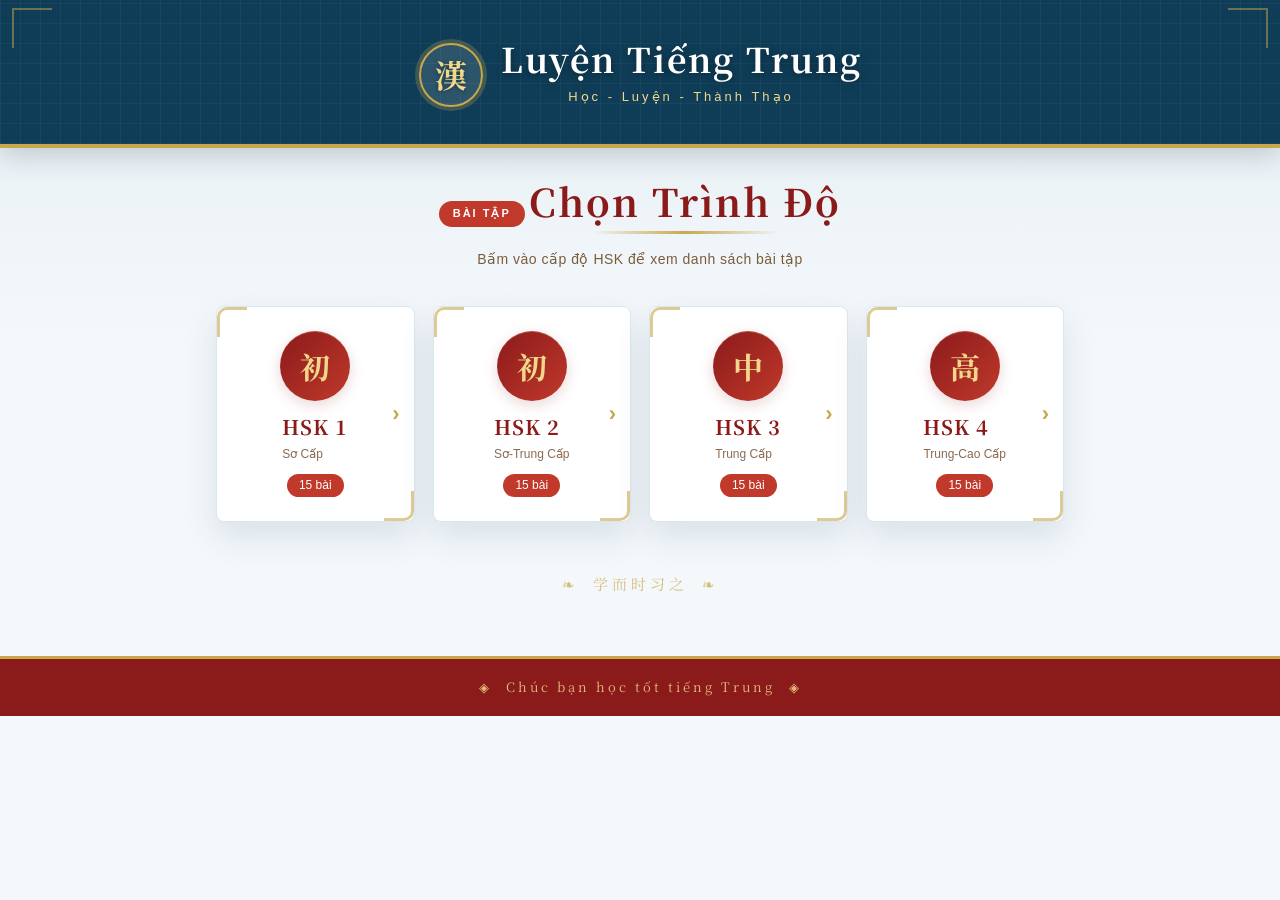
==== index.html @ 91657a98 "Update index.html" ====
<!DOCTYPE html>
<html lang="vi">
<head>
  <meta charset="UTF-8" />
  <meta name="viewport" content="width=device-width, initial-scale=1.0" />
  <title>Luyện Tiếng Trung - HSK 1-4</title>
  <link rel="stylesheet" href="style.css?v=4" />
</head>
<body>
  <header class="site-header">
    <div class="header-inner">
      <div class="logo-seal"><span class="hanzi-logo">漢</span></div>
      <div class="header-text">
        <h1 class="site-title">Luyện Tiếng Trung</h1>
        <p class="site-subtitle">Học - Luyện - Thành Thạo</p>
      </div>
    </div>
    <div class="corner-ornament top-left"></div>
    <div class="corner-ornament top-right"></div>
  </header>
  <main class="site-main">
    <section id="screen-home" class="screen active">
      <div class="section-title-wrap">
        <span class="section-badge">Bài Tập</span>
        <h2 class="section-title">Chọn Trình Độ</h2>
        <p class="section-desc">Bấm vào cấp độ HSK để xem danh sách bài tập</p>
      </div>
      <div class="level-grid">
        <div class="level-card" data-level="1">
          <div class="level-icon"><span class="level-hanzi">初</span></div>
          <div class="level-info"><span class="level-label">HSK 1</span><span class="level-sublabel">Sơ Cấp</span></div>
          <div class="level-count">15 bài</div><div class="card-arrow">›</div>
        </div>
        <div class="level-card" data-level="2">
          <div class="level-icon"><span class="level-hanzi">初</span></div>
          <div class="level-info"><span class="level-label">HSK 2</span><span class="level-sublabel">Sơ-Trung Cấp</span></div>
          <div class="level-count">15 bài</div><div class="card-arrow">›</div>
        </div>
        <div class="level-card" data-level="3">
          <div class="level-icon"><span class="level-hanzi">中</span></div>
          <div class="level-info"><span class="level-label">HSK 3</span><span class="level-sublabel">Trung Cấp</span></div>
          <div class="level-count">15 bài</div><div class="card-arrow">›</div>
        </div>
        <div class="level-card" data-level="4">
          <div class="level-icon"><span class="level-hanzi">高</span></div>
          <div class="level-info"><span class="level-label">HSK 4</span><span class="level-sublabel">Trung-Cao Cấp</span></div>
          <div class="level-count">15 bài</div><div class="card-arrow">›</div>
        </div>
      </div>
      <div class="home-ornament"><span>❧</span><span>学而时习之</span><span>❧</span></div>
    </section>
    <section id="screen-list" class="screen">
      <div class="screen-header">
        <button class="btn-back" id="btn-back-home">← Quay lại danh sách trình độ</button>
        <h2 class="screen-title" id="list-title">HSK 1</h2>
      </div>
      <div class="lesson-grid" id="lesson-grid"></div>
    </section>
    <section id="screen-lesson" class="screen">
      <div class="screen-header">
        <button class="btn-back" id="btn-back-list">← Quay lại danh sách bài</button>
        <h2 class="screen-title" id="lesson-title">HSK 1 - Bài 1</h2>
      </div>
      <div class="lesson-body" id="lesson-body"></div>
    </section>
  </main>
  <footer class="site-footer">
    <div class="footer-ornament"><span>◈</span><span>Chúc bạn học tốt tiếng Trung</span><span>◈</span></div>
  </footer>
  <script src="script.js?v=4"></script>
</body>
</html>
---- style.css ----
/* ==========================================================
   STYLE.CSS – Giao diện Trung Hoa cho trang luyện tiếng Trung
   Màu chủ đạo: đỏ truyền thống + vàng + nền kem/ngà
   ========================================================== */

@import url('https://fonts.googleapis.com/css2?family=Noto+Serif+SC:wght@400;600;700&family=Noto+Sans+SC:wght@300;400;500;700&display=swap');

:root {
  --red-deep:    #8B1A1A;
  --red-main:    #C0392B;
  --red-bright:  #E74C3C;
  --red-light:   #F5D5D0;
  --gold:        #C9A84C;
  --gold-light:  #F0D78B;
  --ivory:       #FDF6EC;
  --ivory-dark:  #F3E8D0;
  --brown:       #5A3A1A;
  --ink:         #2C1A0E;
  --shadow:      rgba(139,26,26,0.18);
  --shadow-gold: rgba(201,168,76,0.3);
}

*, *::before, *::after { box-sizing: border-box; margin: 0; padding: 0; }
html { scroll-behavior: smooth; }

body {
  font-family: 'Noto Sans SC', 'Segoe UI', sans-serif;
  background-color: var(--ivory);
  color: var(--brown);
  min-height: 100vh;
  background-image: radial-gradient(circle, rgba(201,168,76,0.08) 1px, transparent 1px);
  background-size: 28px 28px;
}

.site-header {
  position: relative;
  background: linear-gradient(135deg, var(--red-deep) 0%, var(--red-main) 60%, #7B1111 100%);
  color: #fff;
  padding: 28px 24px 22px;
  text-align: center;
  overflow: hidden;
  border-bottom: 4px solid var(--gold);
  box-shadow: 0 4px 18px var(--shadow);
}
.site-header::before {
  content: '';
  position: absolute;
  inset: 0;
  background-image:
    repeating-linear-gradient(0deg, rgba(255,255,255,0.04) 0, rgba(255,255,255,0.04) 1px, transparent 1px, transparent 20px),
    repeating-linear-gradient(90deg, rgba(255,255,255,0.04) 0, rgba(255,255,255,0.04) 1px, transparent 1px, transparent 20px);
  pointer-events: none;
}
.header-inner {
  position: relative; z-index: 1;
  display: flex; align-items: center; justify-content: center; gap: 18px;
}
.logo-seal {
  width: 64px; height: 64px; border-radius: 50%;
  background: rgba(255,255,255,0.12);
  border: 2px solid var(--gold);
  display: flex; align-items: center; justify-content: center; flex-shrink: 0;
  box-shadow: 0 0 0 4px rgba(201,168,76,0.25);
}
.hanzi-logo {
  font-family: 'Noto Serif SC', serif;
  font-size: 32px; font-weight: 700;
  color: var(--gold-light);
  text-shadow: 0 1px 4px rgba(0,0,0,0.4);
}
.site-title {
  font-family: 'Noto Serif SC', serif;
  font-size: clamp(22px, 5vw, 34px);
  font-weight: 700; color: #fff;
  letter-spacing: 2px;
  text-shadow: 0 2px 8px rgba(0,0,0,0.4);
}
.site-subtitle {
  font-size: 13px; color: var(--gold-light);
  letter-spacing: 3px; margin-top: 4px; font-weight: 300;
}
.corner-ornament {
  position: absolute; top: 8px;
  width: 40px; height: 40px;
  border: 2px solid rgba(201,168,76,0.5);
  pointer-events: none;
}
.corner-ornament.top-left  { left: 12px;  border-right: none; border-bottom: none; }
.corner-ornament.top-right { right: 12px; border-left: none;  border-bottom: none; }

.site-main { max-width: 880px; margin: 0 auto; padding: 32px 16px 60px; }

.screen { display: none; animation: fadeIn 0.35s ease; }
.screen.active { display: block; }

@keyframes fadeIn {
  from { opacity: 0; transform: translateY(14px); }
  to   { opacity: 1; transform: translateY(0); }
}

.section-title-wrap { text-align: center; margin-bottom: 36px; }
.section-badge {
  display: inline-block; background: var(--red-main); color: #fff;
  font-size: 11px; font-weight: 700; letter-spacing: 2px; text-transform: uppercase;
  padding: 4px 14px; border-radius: 20px; margin-bottom: 10px;
}
.section-title {
  font-family: 'Noto Serif SC', serif;
  font-size: clamp(24px, 5vw, 38px);
  color: var(--red-deep); letter-spacing: 2px; margin-bottom: 8px;
  position: relative; display: inline-block;
}
.section-title::after {
  content: ''; display: block; width: 60%; height: 3px;
  background: linear-gradient(to right, transparent, var(--gold), transparent);
  margin: 8px auto 0; border-radius: 2px;
}
.section-desc { color: #7A5C3A; font-size: 14px; margin-top: 6px; letter-spacing: 0.5px; }

.level-grid {
  display: grid;
  grid-template-columns: repeat(auto-fit, minmax(180px, 1fr));
  gap: 20px;
}
.level-card {
  position: relative; background: var(--ivory-dark);
  border: 1.5px solid var(--gold); border-radius: 12px;
  padding: 24px 20px 20px; cursor: pointer;
  transition: transform 0.22s, box-shadow 0.22s, background 0.22s;
  overflow: hidden; display: flex; flex-direction: column;
  align-items: center; gap: 10px; text-align: center;
}
.level-card::before {
  content: ''; position: absolute; top: 0; left: 0;
  width: 30px; height: 30px;
  border-top: 3px solid var(--gold); border-left: 3px solid var(--gold);
  border-radius: 10px 0 0 0; opacity: 0.6;
}
.level-card::after {
  content: ''; position: absolute; bottom: 0; right: 0;
  width: 30px; height: 30px;
  border-bottom: 3px solid var(--gold); border-right: 3px solid var(--gold);
  border-radius: 0 0 10px 0; opacity: 0.6;
}
.level-card:hover, .level-card:focus {
  transform: translateY(-5px);
  box-shadow: 0 10px 28px var(--shadow), 0 0 0 2px var(--red-main);
  background: #FFF5EC; outline: none;
}
.level-icon {
  width: 70px; height: 70px; border-radius: 50%;
  background: linear-gradient(135deg, var(--red-deep), var(--red-main));
  display: flex; align-items: center; justify-content: center;
  box-shadow: 0 4px 14px var(--shadow), inset 0 1px 0 rgba(255,255,255,0.2);
}
.level-hanzi {
  font-family: 'Noto Serif SC', serif;
  font-size: 30px; color: var(--gold-light); font-weight: 700;
}
.level-label {
  display: block; font-size: 20px; font-weight: 700;
  color: var(--red-deep); font-family: 'Noto Serif SC', serif; letter-spacing: 1px;
}
.level-sublabel { display: block; font-size: 12px; color: #8A6A50; margin-top: 2px; }
.level-count {
  font-size: 12px; color: #fff; background: var(--red-main);
  padding: 2px 12px; border-radius: 20px; font-weight: 500;
}
.card-arrow {
  position: absolute; right: 14px; top: 50%; transform: translateY(-50%);
  font-size: 22px; color: var(--gold); font-weight: 700; transition: right 0.2s;
}
.level-card:hover .card-arrow { right: 10px; }
.home-ornament {
  text-align: center; margin-top: 50px; color: var(--gold);
  font-size: 15px; letter-spacing: 4px;
  font-family: 'Noto Serif SC', serif;
  display: flex; align-items: center; justify-content: center; gap: 14px; opacity: 0.7;
}

.screen-header {
  margin-bottom: 28px; border-bottom: 2px solid var(--gold);
  padding-bottom: 16px; display: flex; flex-direction: column; gap: 10px;
}
.btn-back {
  background: none; border: 1.5px solid var(--red-main); color: var(--red-main);
  font-size: 13px; font-family: 'Noto Sans SC', sans-serif;
  padding: 7px 18px; border-radius: 8px; cursor: pointer;
  display: inline-flex; align-items: center; gap: 6px;
  transition: background 0.18s, color 0.18s; width: fit-content; font-weight: 500;
}
.btn-back:hover { background: var(--red-main); color: #fff; }
.screen-title {
  font-family: 'Noto Serif SC', serif;
  font-size: clamp(20px, 5vw, 32px); color: var(--red-deep); letter-spacing: 1px;
}

.lesson-grid {
  display: grid;
  grid-template-columns: repeat(auto-fill, minmax(140px, 1fr));
  gap: 14px;
}
.lesson-card {
  background: var(--ivory-dark); border: 1.5px solid rgba(201,168,76,0.5);
  border-radius: 10px; padding: 18px 12px; text-align: center;
  cursor: pointer; transition: transform 0.2s, box-shadow 0.2s, border-color 0.2s;
  position: relative; overflow: hidden;
}
.lesson-card::before {
  content: ''; position: absolute; top: 0; left: 0; right: 0; height: 3px;
  background: linear-gradient(to right, var(--red-deep), var(--gold), var(--red-deep));
  opacity: 0; transition: opacity 0.2s;
}
.lesson-card:hover::before { opacity: 1; }
.lesson-card:hover {
  transform: translateY(-4px); box-shadow: 0 8px 22px var(--shadow);
  border-color: var(--red-main);
}
.lesson-number {
  font-size: 22px; font-weight: 700; color: var(--red-main);
  font-family: 'Noto Serif SC', serif; display: block;
}
.lesson-label { font-size: 12px; color: #8A6A50; margin-top: 4px; display: block; }

.lesson-body {
  background: #fff; border: 1.5px solid rgba(201,168,76,0.4);
  border-radius: 14px; padding: 32px 28px;
  box-shadow: 0 4px 20px var(--shadow);
  border-left: 5px solid var(--red-main);
  min-height: 300px; line-height: 1.9;
}
.lesson-body h2 {
  font-family: 'Noto Serif SC', serif; color: var(--red-deep);
  font-size: 22px; margin-bottom: 16px; padding-bottom: 10px;
  border-bottom: 1px solid var(--gold-light);
}
.lesson-body h3 { color: var(--red-main); font-size: 17px; margin: 20px 0 8px; }
.lesson-body p { color: var(--brown); font-size: 15px; margin-bottom: 12px; }
.lesson-body ul, .lesson-body ol { padding-left: 22px; margin-bottom: 12px; }
.lesson-body li { color: var(--brown); font-size: 15px; margin-bottom: 6px; }
.lesson-body table { width: 100%; border-collapse: collapse; margin: 16px 0; font-size: 14px; }
.lesson-body th { background: var(--red-deep); color: #fff; padding: 9px 12px; text-align: left; }
.lesson-body td { padding: 8px 12px; border-bottom: 1px solid var(--ivory-dark); }
.lesson-body tr:nth-child(even) td { background: var(--ivory); }

.placeholder-block {
  display: flex; flex-direction: column; align-items: center; justify-content: center;
  padding: 48px 24px; gap: 16px; color: #B09070; text-align: center;
}
.placeholder-hanzi {
  font-family: 'Noto Serif SC', serif; font-size: 56px;
  color: rgba(192, 57, 43, 0.15); font-weight: 700;
}
.placeholder-text { font-size: 14px; line-height: 1.7; }
.placeholder-hint {
  font-size: 12px; background: var(--ivory);
  border: 1px dashed var(--gold); padding: 8px 16px;
  border-radius: 8px; color: #9A7A5A;
}

.site-footer { background: var(--red-deep); border-top: 3px solid var(--gold); padding: 18px 16px; text-align: center; }
.footer-ornament {
  color: var(--gold-light); font-size: 13px; letter-spacing: 3px;
  font-family: 'Noto Serif SC', serif;
  display: flex; align-items: center; justify-content: center; gap: 14px; opacity: 0.85;
}

@media (max-width: 680px) {
  .header-inner { flex-direction: column; gap: 10px; }
  .logo-seal { width: 52px; height: 52px; }
  .hanzi-logo { font-size: 26px; }
  .level-grid { grid-template-columns: 1fr 1fr; }
  .lesson-grid { grid-template-columns: repeat(3, 1fr); }
  .lesson-body { padding: 22px 18px; }
}
@media (max-width: 400px) {
  .level-grid { grid-template-columns: 1fr; }
  .lesson-grid { grid-template-columns: repeat(2, 1fr); }
  .lesson-body { padding: 18px 14px; border-left-width: 3px; }
  .card-arrow { display: none; }
}:root {
  --primary-color: #0f3d57;
  --secondary-color: #176b87;
  --background-color: #f4f8fb;
  --card-color: #ffffff;
  --text-color: #18313f;
  --accent-color: #f2b84b;
  --muted-color: #647888;
  --border-color: #dbe7ee;
  --shadow-color: rgba(15, 61, 87, 0.12);
}

* {
  box-sizing: border-box;
}

html {
  scroll-behavior: smooth;
}

body {
  margin: 0;
  min-height: 100vh;
  color: var(--text-color);
  background:
    linear-gradient(180deg, rgba(23, 107, 135, 0.08), transparent 340px),
    var(--background-color);
  font-family: Arial, "Helvetica Neue", sans-serif;
  line-height: 1.6;
}

button,
a {
  font: inherit;
}

.site-header {
  position: sticky;
  top: 0;
  z-index: 10;
  background: var(--primary-color);
  color: #fff;
  box-shadow: 0 8px 24px rgba(7, 34, 49, 0.18);
}

.header-inner {
  width: min(1120px, calc(100% - 32px));
  margin: 0 auto;
  padding: 14px 0;
}

.brand {
  display: inline-flex;
  align-items: center;
  gap: 12px;
  color: inherit;
  text-decoration: none;
}

.brand-mark {
  display: grid;
  width: 44px;
  height: 44px;
  place-items: center;
  border-radius: 8px;
  background: var(--accent-color);
  color: var(--primary-color);
  font-size: 24px;
  font-weight: 800;
}

.brand strong,
.brand small {
  display: block;
}

.brand strong {
  font-size: 20px;
  line-height: 1.15;
}

.brand small {
  margin-top: 2px;
  color: rgba(255, 255, 255, 0.78);
  font-size: 13px;
}

.page-shell {
  width: min(1120px, calc(100% - 32px));
  margin: 0 auto;
  padding: 36px 0 64px;
}

.intro-section {
  display: grid;
  align-items: end;
  min-height: 190px;
  padding: 34px 0 24px;
}

.eyebrow {
  margin: 0 0 8px;
  color: var(--secondary-color);
  font-size: 13px;
  font-weight: 800;
  letter-spacing: 0;
  text-transform: uppercase;
}

h1,
h2,
h3,
p {
  margin-top: 0;
}

h1 {
  margin-bottom: 12px;
  color: var(--primary-color);
  font-size: 72px;
  line-height: 0.98;
}

h2 {
  margin-bottom: 8px;
  color: var(--primary-color);
  font-size: 38px;
  line-height: 1.12;
}

h3 {
  margin-bottom: 8px;
  font-size: 22px;
  line-height: 1.2;
}

.intro-text,
.section-note {
  max-width: 680px;
  color: var(--muted-color);
}

.intro-text {
  margin-bottom: 0;
  font-size: 18px;
}

.view-section {
  margin-top: 26px;
}

.section-heading {
  display: flex;
  align-items: end;
  justify-content: space-between;
  gap: 20px;
  margin-bottom: 18px;
}

.section-note {
  margin-bottom: 8px;
  text-align: right;
}

.level-grid {
  display: grid;
  grid-template-columns: repeat(4, minmax(0, 1fr));
  gap: 18px;
}

.level-card,
.lesson-button,
.ghost-button {
  border: 1px solid var(--border-color);
  cursor: pointer;
  transition: transform 180ms ease, box-shadow 180ms ease, border-color 180ms ease, background 180ms ease;
}

.level-card {
  min-height: 190px;
  padding: 24px;
  border-radius: 8px;
  background: var(--card-color);
  color: var(--text-color);
  text-align: left;
  box-shadow: 0 14px 34px var(--shadow-color);
}

.level-card:hover,
.lesson-button:hover,
.ghost-button:hover {
  transform: translateY(-3px);
  border-color: rgba(23, 107, 135, 0.45);
  box-shadow: 0 18px 38px var(--shadow-color);
}

.level-number {
  display: inline-flex;
  align-items: center;
  justify-content: center;
  width: 42px;
  height: 42px;
  margin-bottom: 22px;
  border-radius: 8px;
  background: rgba(242, 184, 75, 0.22);
  color: var(--primary-color);
  font-weight: 800;
}

.level-card p {
  margin-bottom: 0;
  color: var(--muted-color);
}

.lesson-grid {
  display: grid;
  grid-template-columns: repeat(5, minmax(0, 1fr));
  gap: 12px;
}

.lesson-button {
  min-height: 68px;
  padding: 14px 16px;
  border-radius: 8px;
  background: var(--card-color);
  color: var(--text-color);
  font-weight: 700;
  text-align: left;
}

.lesson-button span {
  display: block;
  margin-top: 2px;
  color: var(--muted-color);
  font-size: 13px;
  font-weight: 400;
}

.button-row {
  display: flex;
  flex-wrap: wrap;
  gap: 10px;
  margin-bottom: 16px;
}

.ghost-button {
  display: inline-flex;
  align-items: center;
  justify-content: center;
  min-height: 42px;
  margin-bottom: 16px;
  padding: 9px 15px;
  border-radius: 8px;
  background: #fff;
  color: var(--secondary-color);
  font-weight: 700;
}

.button-row .ghost-button {
  margin-bottom: 0;
}

.lesson-card {
  padding: clamp(22px, 4vw, 36px);
  border: 1px solid var(--border-color);
  border-radius: 8px;
  background: var(--card-color);
  box-shadow: 0 16px 40px var(--shadow-color);
}

.lesson-card h2 {
  padding-bottom: 14px;
  border-bottom: 1px solid var(--border-color);
}

.lesson-card p:last-child {
  margin-bottom: 0;
}

.exercise-link {
  display: inline-flex;
  align-items: center;
  justify-content: center;
  min-height: 42px;
  padding: 9px 15px;
  border-radius: 8px;
  background: var(--secondary-color);
  color: #fff;
  font-weight: 700;
  text-decoration: none;
  transition: transform 180ms ease, box-shadow 180ms ease, background 180ms ease;
}

.exercise-link:hover {
  transform: translateY(-2px);
  background: var(--primary-color);
  box-shadow: 0 12px 26px var(--shadow-color);
}

.exercise-frame {
  display: block;
  width: 100%;
  min-height: 760px;
  margin-top: 18px;
  border: 1px solid var(--border-color);
  border-radius: 8px;
  background: #fff;
}

.hidden {
  display: none;
}

@media (max-width: 900px) {
  h1 {
    font-size: 56px;
  }

  h2 {
    font-size: 32px;
  }

  .level-grid {
    grid-template-columns: repeat(2, minmax(0, 1fr));
  }

  .lesson-grid {
    grid-template-columns: repeat(3, minmax(0, 1fr));
  }

  .section-heading {
    display: block;
  }

  .section-note {
    text-align: left;
  }
}

@media (max-width: 560px) {
  h1 {
    font-size: 44px;
  }

  h2 {
    font-size: 28px;
  }

  .header-inner,
  .page-shell {
    width: min(100% - 24px, 1120px);
  }

  .page-shell {
    padding-top: 22px;
  }

  .intro-section {
    min-height: 150px;
    padding-top: 20px;
  }

  .level-grid,
  .lesson-grid {
    grid-template-columns: 1fr;
  }

  .level-card {
    min-height: 150px;
  }

  .button-row {
    display: grid;
  }

  .ghost-button {
    width: 100%;
  }

  .exercise-frame {
    min-height: 680px;
  }
}


/* ─── Bài tập nhúng (iframe) ─── */
.exercise-link {
  display: inline-block;
  margin: 10px 0 14px;
  padding: 10px 20px;
  background: var(--red-main);
  color: #fff;
  border-radius: 8px;
  font-weight: 700;
  text-decoration: none;
  font-family: 'Noto Sans SC', sans-serif;
  transition: background .2s;
}
.exercise-link:hover { background: var(--red-deep); }

.exercise-frame {
  width: 100%;
  height: 760px;
  border: 2px solid var(--gold);
  border-radius: 12px;
  display: block;
  margin-top: 8px;
}

@media (max-width: 680px) {
  .exercise-frame { height: 92vh; }
}
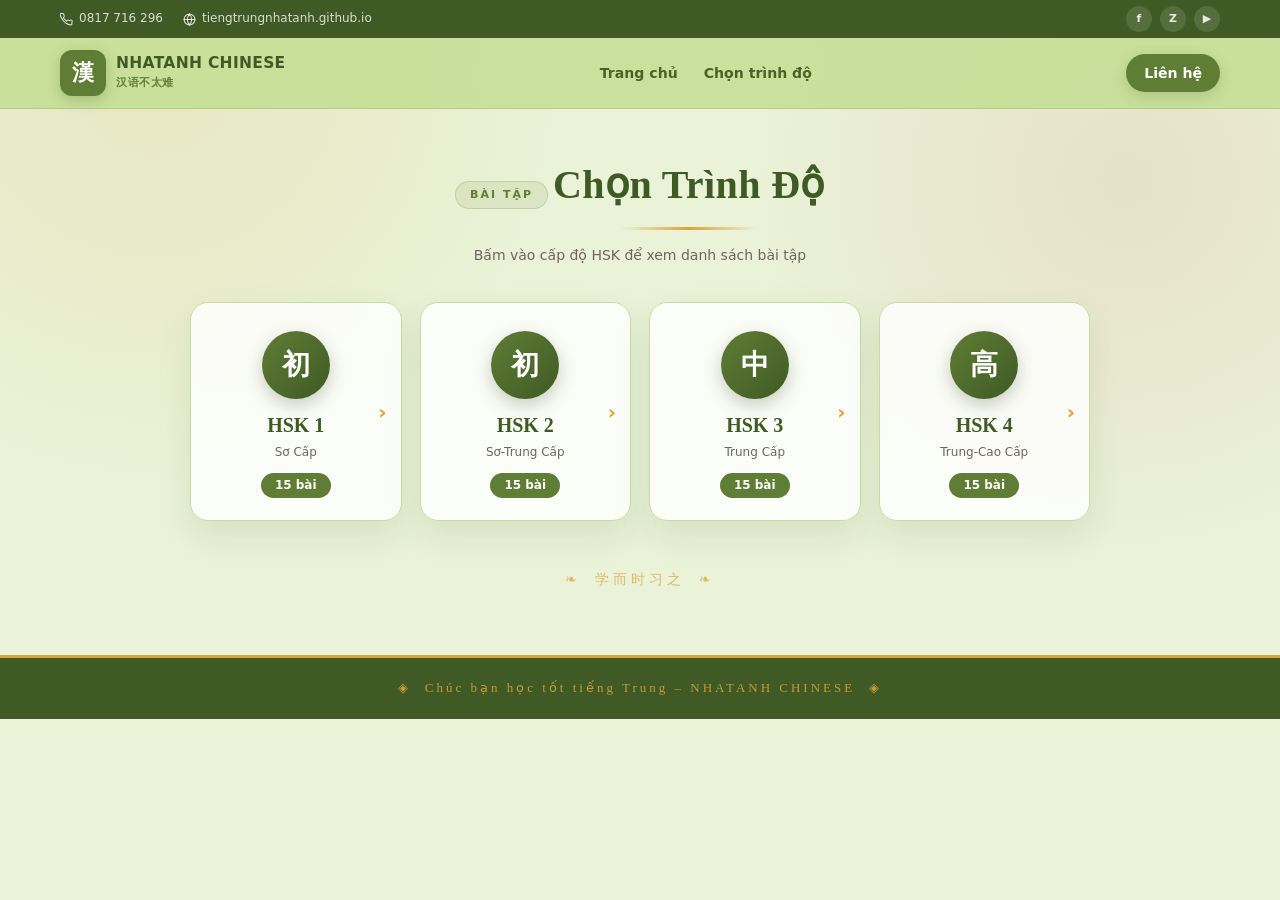
==== commit 39927632: "Update index.html" ====
--- a/index.html
+++ b/index.html
@@ -3,52 +3,118 @@
 <head>
   <meta charset="UTF-8" />
   <meta name="viewport" content="width=device-width, initial-scale=1.0" />
-  <title>Luyện Tiếng Trung - HSK 1-4</title>
-  <link rel="stylesheet" href="style.css?v=4" />
+  <title>NHATANH CHINESE – Luyện Tiếng Trung HSK 1-4</title>
+  <link rel="stylesheet" href="style.css?v=5" />
 </head>
 <body>
-  <header class="site-header">
+
+  <!-- Scroll progress bar -->
+  <div class="scroll-progress"><span></span></div>
+
+  <!-- ===== TOPBAR ===== -->
+  <div class="topbar">
+    <div class="topbar-inner">
+      <div class="topbar-left">
+        <a class="topbar-item" href="tel:0817716296">
+          <svg class="topbar-icon" viewBox="0 0 24 24" stroke-width="2" stroke-linecap="round" stroke-linejoin="round" aria-hidden="true"><path d="M22 16.92v3a2 2 0 01-2.18 2 19.79 19.79 0 01-8.63-3.07A19.5 19.5 0 013.07 9.81a19.79 19.79 0 01-3.07-8.67A2 2 0 012 .84h3a2 2 0 012 1.72c.127.96.361 1.903.7 2.81a2 2 0 01-.45 2.11L6.09 8.91a16 16 0 006 6l1.27-1.27a2 2 0 012.11-.45c.907.339 1.85.573 2.81.7A2 2 0 0122 16.92z"/></svg>
+          0817 716 296
+        </a>
+        <a class="topbar-item" href="https://tiengtrungnhatanh.github.io" target="_blank">
+          <svg class="topbar-icon" viewBox="0 0 24 24" stroke-width="2" stroke-linecap="round" stroke-linejoin="round" aria-hidden="true"><circle cx="12" cy="12" r="10"/><line x1="2" y1="12" x2="22" y2="12"/><path d="M12 2a15.3 15.3 0 014 10 15.3 15.3 0 01-4 10 15.3 15.3 0 01-4-10 15.3 15.3 0 014-10z"/></svg>
+          tiengtrungnhatanh.github.io
+        </a>
+      </div>
+      <div class="topbar-right">
+        <a class="topbar-social" href="https://www.facebook.com/tiengtrungnhatanh" target="_blank" rel="noopener" aria-label="Facebook">f</a>
+        <a class="topbar-social" href="https://zalo.me/0393716744" target="_blank" rel="noopener" aria-label="Zalo">Z</a>
+        <a class="topbar-social" href="https://www.youtube.com/@anhnhatnguyen16274" target="_blank" rel="noopener" aria-label="YouTube">▶</a>
+      </div>
+    </div>
+  </div>
+
+  <!-- ===== HEADER / NAVBAR ===== -->
+  <header class="site-header" id="site-header">
     <div class="header-inner">
-      <div class="logo-seal"><span class="hanzi-logo">漢</span></div>
-      <div class="header-text">
-        <h1 class="site-title">Luyện Tiếng Trung</h1>
-        <p class="site-subtitle">Học - Luyện - Thành Thạo</p>
+      <div class="logo-seal">
+        <span class="hanzi-logo">漢</span>
+        <div class="header-text">
+          <span class="site-title">NHATANH CHINESE</span>
+          <span class="site-subtitle">汉语不太难</span>
+        </div>
       </div>
+
+      <ul class="nav-links">
+        <li><a href="https://tiengtrungnhatanh.github.io" target="_blank">Trang chủ</a></li>
+        <li><a href="#" onclick="showScreen('screen-home');return false;">Chọn trình độ</a></li>
+      </ul>
+
+      <a class="nav-cta" href="https://zalo.me/0393716744" target="_blank">Liên hệ</a>
     </div>
     <div class="corner-ornament top-left"></div>
     <div class="corner-ornament top-right"></div>
   </header>
+
+  <!-- ===== MAIN CONTENT (SPA: 3 màn hình) ===== -->
   <main class="site-main">
+
+    <!-- MÀN HÌNH 1: Trang chủ – chọn trình độ -->
     <section id="screen-home" class="screen active">
       <div class="section-title-wrap">
         <span class="section-badge">Bài Tập</span>
         <h2 class="section-title">Chọn Trình Độ</h2>
         <p class="section-desc">Bấm vào cấp độ HSK để xem danh sách bài tập</p>
       </div>
+
       <div class="level-grid">
         <div class="level-card" data-level="1">
           <div class="level-icon"><span class="level-hanzi">初</span></div>
-          <div class="level-info"><span class="level-label">HSK 1</span><span class="level-sublabel">Sơ Cấp</span></div>
-          <div class="level-count">15 bài</div><div class="card-arrow">›</div>
+          <div class="level-info">
+            <span class="level-label">HSK 1</span>
+            <span class="level-sublabel">Sơ Cấp</span>
+          </div>
+          <div class="level-count">15 bài</div>
+          <div class="card-arrow">›</div>
         </div>
+
         <div class="level-card" data-level="2">
           <div class="level-icon"><span class="level-hanzi">初</span></div>
-          <div class="level-info"><span class="level-label">HSK 2</span><span class="level-sublabel">Sơ-Trung Cấp</span></div>
-          <div class="level-count">15 bài</div><div class="card-arrow">›</div>
+          <div class="level-info">
+            <span class="level-label">HSK 2</span>
+            <span class="level-sublabel">Sơ-Trung Cấp</span>
+          </div>
+          <div class="level-count">15 bài</div>
+          <div class="card-arrow">›</div>
         </div>
+
         <div class="level-card" data-level="3">
           <div class="level-icon"><span class="level-hanzi">中</span></div>
-          <div class="level-info"><span class="level-label">HSK 3</span><span class="level-sublabel">Trung Cấp</span></div>
-          <div class="level-count">15 bài</div><div class="card-arrow">›</div>
+          <div class="level-info">
+            <span class="level-label">HSK 3</span>
+            <span class="level-sublabel">Trung Cấp</span>
+          </div>
+          <div class="level-count">15 bài</div>
+          <div class="card-arrow">›</div>
         </div>
+
         <div class="level-card" data-level="4">
           <div class="level-icon"><span class="level-hanzi">高</span></div>
-          <div class="level-info"><span class="level-label">HSK 4</span><span class="level-sublabel">Trung-Cao Cấp</span></div>
-          <div class="level-count">15 bài</div><div class="card-arrow">›</div>
+          <div class="level-info">
+            <span class="level-label">HSK 4</span>
+            <span class="level-sublabel">Trung-Cao Cấp</span>
+          </div>
+          <div class="level-count">15 bài</div>
+          <div class="card-arrow">›</div>
         </div>
       </div>
-      <div class="home-ornament"><span>❧</span><span>学而时习之</span><span>❧</span></div>
+
+      <div class="home-ornament">
+        <span>❧</span>
+        <span>学而时习之</span>
+        <span>❧</span>
+      </div>
     </section>
+
+    <!-- MÀN HÌNH 2: Danh sách bài -->
     <section id="screen-list" class="screen">
       <div class="screen-header">
         <button class="btn-back" id="btn-back-home">← Quay lại danh sách trình độ</button>
@@ -56,17 +122,44 @@
       </div>
       <div class="lesson-grid" id="lesson-grid"></div>
     </section>
+
+    <!-- MÀN HÌNH 3: Nội dung bài tập -->
     <section id="screen-lesson" class="screen">
       <div class="screen-header">
         <button class="btn-back" id="btn-back-list">← Quay lại danh sách bài</button>
-        <h2 class="screen-title" id="lesson-title">HSK 1 - Bài 1</h2>
+        <h2 class="screen-title" id="lesson-title">HSK 1 – Bài 1</h2>
       </div>
       <div class="lesson-body" id="lesson-body"></div>
     </section>
+
   </main>
+
+  <!-- ===== FOOTER ===== -->
   <footer class="site-footer">
-    <div class="footer-ornament"><span>◈</span><span>Chúc bạn học tốt tiếng Trung</span><span>◈</span></div>
+    <div class="footer-ornament">
+      <span>◈</span>
+      <span>Chúc bạn học tốt tiếng Trung – NHATANH CHINESE</span>
+      <span>◈</span>
+    </div>
   </footer>
-  <script src="script.js?v=4"></script>
+
+  <script src="script.js?v=8"></script>
+  <script>
+    // Scroll progress bar
+    window.addEventListener('scroll', () => {
+      const el = document.querySelector('.scroll-progress span');
+      if (!el) return;
+      const h = document.documentElement;
+      const pct = (h.scrollTop / (h.scrollHeight - h.clientHeight)) * 100;
+      el.style.setProperty('--scroll-progress', pct + '%');
+      el.style.width = pct + '%';
+    }, { passive: true });
+
+    // Sticky header shadow
+    const hdr = document.getElementById('site-header');
+    window.addEventListener('scroll', () => {
+      hdr.classList.toggle('scrolled', window.scrollY > 10);
+    }, { passive: true });
+  </script>
 </body>
 </html>
--- a/style.css
+++ b/style.css
@@ -1,692 +1,608 @@
 /* ==========================================================
-   STYLE.CSS – Giao diện Trung Hoa cho trang luyện tiếng Trung
-   Màu chủ đạo: đỏ truyền thống + vàng + nền kem/ngà
+   STYLE.CSS – Giao diện NHATANH CHINESE (theme xanh lá)
+   Màu chủ đạo: xanh lá + đỏ accent + vàng gold
    ========================================================== */
 
-@import url('https://fonts.googleapis.com/css2?family=Noto+Serif+SC:wght@400;600;700&family=Noto+Sans+SC:wght@300;400;500;700&display=swap');
-
 :root {
-  --red-deep:    #8B1A1A;
-  --red-main:    #C0392B;
-  --red-bright:  #E74C3C;
-  --red-light:   #F5D5D0;
-  --gold:        #C9A84C;
-  --gold-light:  #F0D78B;
-  --ivory:       #FDF6EC;
-  --ivory-dark:  #F3E8D0;
-  --brown:       #5A3A1A;
-  --ink:         #2C1A0E;
-  --shadow:      rgba(139,26,26,0.18);
-  --shadow-gold: rgba(201,168,76,0.3);
-}
-
+  --primary-color: #b82020;
+  --primary-dark: #7f1414;
+  --accent-color: #d9a33a;
+  --jade-color: #16786f;
+  --background-color: #eaf2d7;
+  --surface-color: #f2f8e6;
+  --paper-color: #e6f0d0;
+  --text-color: #211815;
+  --muted-color: #71645f;
+  --border-color: #c8dba0;
+  --shadow-card: 0 14px 34px rgba(55, 79, 34, 0.10);
+  --green-main: #5f7d35;
+  --green-dark: #3f5a24;
+  --green-light: rgba(196, 222, 148, 0.88);
+  --radius-sm: 8px;
+  --radius-md: 18px;
+  --radius-lg: 28px;
+  --header-height: 70px;
+  --topbar-height: 38px;
+  --font-main: Inter, ui-sans-serif, system-ui, -apple-system, BlinkMacSystemFont, "Segoe UI", sans-serif;
+  --font-display: Georgia, "Times New Roman", "Noto Serif", serif;
+}
+
+/* ── Reset ── */
 *, *::before, *::after { box-sizing: border-box; margin: 0; padding: 0; }
-html { scroll-behavior: smooth; }
+
+html { scroll-behavior: smooth; overflow-x: hidden; }
 
 body {
-  font-family: 'Noto Sans SC', 'Segoe UI', sans-serif;
-  background-color: var(--ivory);
-  color: var(--brown);
+  font-family: var(--font-main);
+  color: var(--text-color);
+  background:
+    radial-gradient(circle at 12% 8%, rgba(217, 163, 58, 0.14), transparent 26rem),
+    radial-gradient(circle at 88% 20%, rgba(184, 32, 32, 0.08), transparent 24rem),
+    var(--background-color);
   min-height: 100vh;
-  background-image: radial-gradient(circle, rgba(201,168,76,0.08) 1px, transparent 1px);
-  background-size: 28px 28px;
-}
-
+  line-height: 1.6;
+  overflow-x: hidden;
+}
+
+img { display: block; max-width: 100%; }
+a { color: inherit; text-decoration: none; }
+button, input, select, textarea { font: inherit; }
+button { cursor: pointer; }
+
+/* ── Scroll progress bar ── */
+.scroll-progress {
+  position: fixed;
+  top: 0; left: 0;
+  z-index: 600;
+  width: 100%; height: 4px;
+  pointer-events: none;
+}
+.scroll-progress span {
+  display: block;
+  width: var(--scroll-progress, 0%);
+  height: 100%;
+  background: linear-gradient(90deg, var(--green-main), var(--accent-color));
+  box-shadow: 0 0 10px rgba(217, 163, 58, 0.5);
+  transition: width 80ms linear;
+}
+
+/* ── Topbar ── */
+.topbar {
+  background: var(--green-dark);
+  color: rgba(255,255,255,0.85);
+  height: var(--topbar-height);
+  display: flex;
+  align-items: center;
+  font-size: 12.5px;
+}
+.topbar-inner {
+  width: min(1160px, calc(100vw - 32px));
+  margin: 0 auto;
+  display: flex;
+  align-items: center;
+  justify-content: space-between;
+  gap: 16px;
+}
+.topbar-left {
+  display: flex;
+  align-items: center;
+  gap: 20px;
+}
+.topbar-item {
+  display: inline-flex;
+  align-items: center;
+  gap: 6px;
+  color: rgba(255,255,255,0.8);
+  font-size: 12px;
+  transition: color 150ms;
+}
+.topbar-item:hover { color: #fff; }
+.topbar-icon {
+  width: 13px; height: 13px;
+  stroke: currentColor;
+  fill: none;
+  flex-shrink: 0;
+}
+.topbar-right {
+  display: flex;
+  align-items: center;
+  gap: 8px;
+}
+.topbar-social {
+  display: inline-flex;
+  align-items: center;
+  justify-content: center;
+  width: 26px; height: 26px;
+  border-radius: 50%;
+  background: rgba(255,255,255,0.12);
+  color: rgba(255,255,255,0.85);
+  font-size: 11px;
+  font-weight: 700;
+  transition: background 150ms, color 150ms;
+}
+.topbar-social:hover {
+  background: var(--accent-color);
+  color: var(--green-dark);
+}
+
+/* ── Site Header / Navbar ── */
 .site-header {
+  position: sticky;
+  top: 0;
+  z-index: 100;
+  background: var(--green-light);
+  border-bottom: 1px solid rgba(95, 125, 53, 0.2);
+  backdrop-filter: blur(18px);
+  -webkit-backdrop-filter: blur(18px);
+  transition: box-shadow 200ms;
+}
+.site-header.scrolled {
+  box-shadow: 0 8px 28px rgba(55, 79, 34, 0.12);
+}
+
+.header-inner {
+  width: min(1160px, calc(100vw - 32px));
+  min-height: var(--header-height);
+  margin: 0 auto;
+  display: flex;
+  align-items: center;
+  gap: 20px;
+}
+
+/* Logo / Brand */
+.logo-seal {
+  display: inline-flex;
+  align-items: center;
+  gap: 10px;
+  flex-shrink: 0;
+}
+.hanzi-logo {
+  display: flex;
+  align-items: center;
+  justify-content: center;
+  width: 46px; height: 46px;
+  border-radius: 12px;
+  background: var(--green-main);
+  color: #fff;
+  font-family: var(--font-display);
+  font-size: 22px;
+  font-weight: 700;
+  box-shadow: 0 4px 14px rgba(55, 79, 34, 0.25);
+  flex-shrink: 0;
+}
+.header-text { display: flex; flex-direction: column; }
+.site-title {
+  font-size: 15.5px;
+  font-weight: 800;
+  color: var(--green-dark);
+  line-height: 1.2;
+  letter-spacing: 0.02em;
+}
+.site-subtitle {
+  font-size: 11px;
+  color: var(--green-main);
+  font-weight: 600;
+  margin-top: 1px;
+  letter-spacing: 0.05em;
+}
+
+/* Nav links */
+.nav-links {
+  display: flex;
+  align-items: center;
+  gap: 2px;
+  flex: 1;
+  list-style: none;
+  padding: 0; margin: 0;
+  justify-content: center;
+}
+.nav-links a {
+  display: inline-flex;
+  align-items: center;
+  min-height: 38px;
+  padding: 0 12px;
+  color: #4a6228;
+  border-radius: 999px;
+  font-size: 0.88rem;
+  font-weight: 600;
+  transition: color 180ms, background 180ms;
+}
+.nav-links a:hover {
+  color: var(--green-dark);
+  background: rgba(95, 125, 53, 0.1);
+}
+
+.nav-cta {
+  display: inline-flex;
+  align-items: center;
+  justify-content: center;
+  min-height: 38px;
+  padding: 0 18px;
+  border: none;
+  border-radius: 999px;
+  background: var(--green-main);
+  color: #fff;
+  font-weight: 700;
+  font-size: 0.88rem;
+  box-shadow: 0 4px 14px rgba(55, 79, 34, 0.2);
+  transition: background 180ms, transform 180ms;
+  flex-shrink: 0;
+}
+.nav-cta:hover {
+  background: var(--green-dark);
+  transform: translateY(-1px);
+}
+
+/* Remove old red ornaments */
+.corner-ornament { display: none; }
+
+/* ── Main content ── */
+.site-main {
+  width: min(900px, calc(100vw - 32px));
+  margin: 0 auto;
+  padding: 36px 0 64px;
+}
+
+/* ── Screens ── */
+.screen { display: none; animation: fadeIn 0.3s ease; }
+.screen.active { display: block; }
+
+@keyframes fadeIn {
+  from { opacity: 0; transform: translateY(12px); }
+  to   { opacity: 1; transform: translateY(0); }
+}
+
+/* ── Home: section title ── */
+.section-title-wrap {
+  text-align: center;
+  margin-bottom: 36px;
+  padding-top: 8px;
+}
+.section-badge {
+  display: inline-flex;
+  align-items: center;
+  min-height: 28px;
+  padding: 0 14px;
+  background: rgba(95, 125, 53, 0.10);
+  border: 1px solid rgba(95, 125, 53, 0.2);
+  border-radius: 999px;
+  color: var(--green-main);
+  font-size: 11px;
+  font-weight: 800;
+  letter-spacing: 2px;
+  text-transform: uppercase;
+  margin-bottom: 12px;
+}
+.section-title {
+  font-family: var(--font-display);
+  font-size: clamp(26px, 5vw, 40px);
+  color: var(--green-dark);
+  letter-spacing: 0.01em;
+  margin-bottom: 8px;
   position: relative;
-  background: linear-gradient(135deg, var(--red-deep) 0%, var(--red-main) 60%, #7B1111 100%);
-  color: #fff;
-  padding: 28px 24px 22px;
-  text-align: center;
-  overflow: hidden;
-  border-bottom: 4px solid var(--gold);
-  box-shadow: 0 4px 18px var(--shadow);
-}
-.site-header::before {
+  display: inline-block;
+}
+.section-title::after {
   content: '';
-  position: absolute;
-  inset: 0;
-  background-image:
-    repeating-linear-gradient(0deg, rgba(255,255,255,0.04) 0, rgba(255,255,255,0.04) 1px, transparent 1px, transparent 20px),
-    repeating-linear-gradient(90deg, rgba(255,255,255,0.04) 0, rgba(255,255,255,0.04) 1px, transparent 1px, transparent 20px);
-  pointer-events: none;
-}
-.header-inner {
-  position: relative; z-index: 1;
-  display: flex; align-items: center; justify-content: center; gap: 18px;
-}
-.logo-seal {
-  width: 64px; height: 64px; border-radius: 50%;
-  background: rgba(255,255,255,0.12);
-  border: 2px solid var(--gold);
-  display: flex; align-items: center; justify-content: center; flex-shrink: 0;
-  box-shadow: 0 0 0 4px rgba(201,168,76,0.25);
-}
-.hanzi-logo {
-  font-family: 'Noto Serif SC', serif;
-  font-size: 32px; font-weight: 700;
-  color: var(--gold-light);
-  text-shadow: 0 1px 4px rgba(0,0,0,0.4);
-}
-.site-title {
-  font-family: 'Noto Serif SC', serif;
-  font-size: clamp(22px, 5vw, 34px);
-  font-weight: 700; color: #fff;
-  letter-spacing: 2px;
-  text-shadow: 0 2px 8px rgba(0,0,0,0.4);
-}
-.site-subtitle {
-  font-size: 13px; color: var(--gold-light);
-  letter-spacing: 3px; margin-top: 4px; font-weight: 300;
-}
-.corner-ornament {
-  position: absolute; top: 8px;
-  width: 40px; height: 40px;
-  border: 2px solid rgba(201,168,76,0.5);
-  pointer-events: none;
-}
-.corner-ornament.top-left  { left: 12px;  border-right: none; border-bottom: none; }
-.corner-ornament.top-right { right: 12px; border-left: none;  border-bottom: none; }
-
-.site-main { max-width: 880px; margin: 0 auto; padding: 32px 16px 60px; }
-
-.screen { display: none; animation: fadeIn 0.35s ease; }
-.screen.active { display: block; }
-
-@keyframes fadeIn {
-  from { opacity: 0; transform: translateY(14px); }
-  to   { opacity: 1; transform: translateY(0); }
-}
-
-.section-title-wrap { text-align: center; margin-bottom: 36px; }
-.section-badge {
-  display: inline-block; background: var(--red-main); color: #fff;
-  font-size: 11px; font-weight: 700; letter-spacing: 2px; text-transform: uppercase;
-  padding: 4px 14px; border-radius: 20px; margin-bottom: 10px;
-}
-.section-title {
-  font-family: 'Noto Serif SC', serif;
-  font-size: clamp(24px, 5vw, 38px);
-  color: var(--red-deep); letter-spacing: 2px; margin-bottom: 8px;
-  position: relative; display: inline-block;
-}
-.section-title::after {
-  content: ''; display: block; width: 60%; height: 3px;
-  background: linear-gradient(to right, transparent, var(--gold), transparent);
-  margin: 8px auto 0; border-radius: 2px;
-}
-.section-desc { color: #7A5C3A; font-size: 14px; margin-top: 6px; letter-spacing: 0.5px; }
-
+  display: block;
+  width: 50%;
+  height: 3px;
+  background: linear-gradient(to right, transparent, var(--accent-color), transparent);
+  margin: 10px auto 0;
+  border-radius: 2px;
+}
+.section-desc {
+  color: var(--muted-color);
+  font-size: 14px;
+  margin-top: 6px;
+}
+
+/* ── Level cards ── */
 .level-grid {
   display: grid;
   grid-template-columns: repeat(auto-fit, minmax(180px, 1fr));
-  gap: 20px;
+  gap: 18px;
 }
 .level-card {
-  position: relative; background: var(--ivory-dark);
-  border: 1.5px solid var(--gold); border-radius: 12px;
-  padding: 24px 20px 20px; cursor: pointer;
-  transition: transform 0.22s, box-shadow 0.22s, background 0.22s;
-  overflow: hidden; display: flex; flex-direction: column;
-  align-items: center; gap: 10px; text-align: center;
+  position: relative;
+  background: rgba(255, 255, 255, 0.82);
+  border: 1px solid var(--border-color);
+  border-radius: var(--radius-md);
+  padding: 28px 20px 22px;
+  cursor: pointer;
+  display: flex;
+  flex-direction: column;
+  align-items: center;
+  gap: 10px;
+  text-align: center;
+  overflow: hidden;
+  box-shadow: var(--shadow-card);
+  backdrop-filter: blur(6px);
+  -webkit-backdrop-filter: blur(6px);
+  transition: transform 200ms ease, box-shadow 200ms ease, border-color 200ms ease, background 200ms ease;
 }
 .level-card::before {
-  content: ''; position: absolute; top: 0; left: 0;
-  width: 30px; height: 30px;
-  border-top: 3px solid var(--gold); border-left: 3px solid var(--gold);
-  border-radius: 10px 0 0 0; opacity: 0.6;
-}
-.level-card::after {
-  content: ''; position: absolute; bottom: 0; right: 0;
-  width: 30px; height: 30px;
-  border-bottom: 3px solid var(--gold); border-right: 3px solid var(--gold);
-  border-radius: 0 0 10px 0; opacity: 0.6;
-}
-.level-card:hover, .level-card:focus {
+  content: '';
+  position: absolute;
+  top: 0; left: 0; right: 0;
+  height: 4px;
+  background: linear-gradient(90deg, var(--green-main), var(--accent-color), var(--green-main));
+  opacity: 0;
+  transition: opacity 200ms;
+}
+.level-card:hover {
   transform: translateY(-5px);
-  box-shadow: 0 10px 28px var(--shadow), 0 0 0 2px var(--red-main);
-  background: #FFF5EC; outline: none;
-}
+  box-shadow: 0 20px 44px rgba(55, 79, 34, 0.18);
+  border-color: rgba(95, 125, 53, 0.42);
+  background: #fff;
+  outline: none;
+}
+.level-card:hover::before { opacity: 1; }
+
 .level-icon {
-  width: 70px; height: 70px; border-radius: 50%;
-  background: linear-gradient(135deg, var(--red-deep), var(--red-main));
-  display: flex; align-items: center; justify-content: center;
-  box-shadow: 0 4px 14px var(--shadow), inset 0 1px 0 rgba(255,255,255,0.2);
+  width: 68px; height: 68px;
+  border-radius: 50%;
+  background: linear-gradient(135deg, var(--green-main), var(--green-dark));
+  display: flex;
+  align-items: center;
+  justify-content: center;
+  box-shadow: 0 6px 18px rgba(55, 79, 34, 0.28);
 }
 .level-hanzi {
-  font-family: 'Noto Serif SC', serif;
-  font-size: 30px; color: var(--gold-light); font-weight: 700;
+  font-family: var(--font-display);
+  font-size: 28px;
+  color: #fff;
+  font-weight: 700;
 }
 .level-label {
-  display: block; font-size: 20px; font-weight: 700;
-  color: var(--red-deep); font-family: 'Noto Serif SC', serif; letter-spacing: 1px;
-}
-.level-sublabel { display: block; font-size: 12px; color: #8A6A50; margin-top: 2px; }
+  display: block;
+  font-size: 20px;
+  font-weight: 800;
+  color: var(--green-dark);
+  font-family: var(--font-display);
+}
+.level-sublabel {
+  display: block;
+  font-size: 12px;
+  color: var(--muted-color);
+  margin-top: 2px;
+}
 .level-count {
-  font-size: 12px; color: #fff; background: var(--red-main);
-  padding: 2px 12px; border-radius: 20px; font-weight: 500;
+  font-size: 12px;
+  color: #fff;
+  background: var(--green-main);
+  padding: 3px 14px;
+  border-radius: 999px;
+  font-weight: 600;
 }
 .card-arrow {
-  position: absolute; right: 14px; top: 50%; transform: translateY(-50%);
-  font-size: 22px; color: var(--gold); font-weight: 700; transition: right 0.2s;
+  position: absolute;
+  right: 14px;
+  top: 50%;
+  transform: translateY(-50%);
+  font-size: 20px;
+  color: var(--accent-color);
+  font-weight: 700;
+  transition: right 180ms;
 }
 .level-card:hover .card-arrow { right: 10px; }
+
 .home-ornament {
-  text-align: center; margin-top: 50px; color: var(--gold);
-  font-size: 15px; letter-spacing: 4px;
-  font-family: 'Noto Serif SC', serif;
-  display: flex; align-items: center; justify-content: center; gap: 14px; opacity: 0.7;
-}
-
+  text-align: center;
+  margin-top: 48px;
+  color: var(--accent-color);
+  font-size: 14px;
+  letter-spacing: 4px;
+  font-family: var(--font-display);
+  display: flex;
+  align-items: center;
+  justify-content: center;
+  gap: 14px;
+  opacity: 0.7;
+}
+
+/* ── Screen header ── */
 .screen-header {
-  margin-bottom: 28px; border-bottom: 2px solid var(--gold);
-  padding-bottom: 16px; display: flex; flex-direction: column; gap: 10px;
+  margin-bottom: 28px;
+  border-bottom: 2px solid rgba(95, 125, 53, 0.2);
+  padding-bottom: 16px;
+  display: flex;
+  flex-direction: column;
+  gap: 10px;
 }
 .btn-back {
-  background: none; border: 1.5px solid var(--red-main); color: var(--red-main);
-  font-size: 13px; font-family: 'Noto Sans SC', sans-serif;
-  padding: 7px 18px; border-radius: 8px; cursor: pointer;
-  display: inline-flex; align-items: center; gap: 6px;
-  transition: background 0.18s, color 0.18s; width: fit-content; font-weight: 500;
-}
-.btn-back:hover { background: var(--red-main); color: #fff; }
+  background: #fff;
+  border: 1.5px solid rgba(95, 125, 53, 0.3);
+  color: var(--green-main);
+  font-size: 13px;
+  padding: 7px 18px;
+  border-radius: var(--radius-sm);
+  cursor: pointer;
+  display: inline-flex;
+  align-items: center;
+  gap: 6px;
+  width: fit-content;
+  font-weight: 600;
+  transition: background 180ms, color 180ms, border-color 180ms;
+  box-shadow: 0 2px 8px rgba(55, 79, 34, 0.06);
+}
+.btn-back:hover {
+  background: var(--green-main);
+  color: #fff;
+  border-color: var(--green-main);
+}
 .screen-title {
-  font-family: 'Noto Serif SC', serif;
-  font-size: clamp(20px, 5vw, 32px); color: var(--red-deep); letter-spacing: 1px;
-}
-
+  font-family: var(--font-display);
+  font-size: clamp(20px, 4vw, 30px);
+  color: var(--green-dark);
+  letter-spacing: 0.01em;
+}
+
+/* ── Lesson grid ── */
 .lesson-grid {
   display: grid;
-  grid-template-columns: repeat(auto-fill, minmax(140px, 1fr));
-  gap: 14px;
+  grid-template-columns: repeat(auto-fill, minmax(130px, 1fr));
+  gap: 12px;
 }
 .lesson-card {
-  background: var(--ivory-dark); border: 1.5px solid rgba(201,168,76,0.5);
-  border-radius: 10px; padding: 18px 12px; text-align: center;
-  cursor: pointer; transition: transform 0.2s, box-shadow 0.2s, border-color 0.2s;
-  position: relative; overflow: hidden;
+  background: rgba(255, 255, 255, 0.85);
+  border: 1px solid rgba(95, 125, 53, 0.18);
+  border-radius: var(--radius-sm);
+  padding: 18px 12px;
+  text-align: center;
+  cursor: pointer;
+  position: relative;
+  overflow: hidden;
+  box-shadow: 0 3px 12px rgba(55, 79, 34, 0.07);
+  transition: transform 180ms ease, box-shadow 180ms ease, border-color 180ms ease;
 }
 .lesson-card::before {
-  content: ''; position: absolute; top: 0; left: 0; right: 0; height: 3px;
-  background: linear-gradient(to right, var(--red-deep), var(--gold), var(--red-deep));
-  opacity: 0; transition: opacity 0.2s;
+  content: '';
+  position: absolute;
+  top: 0; left: 0; right: 0;
+  height: 3px;
+  background: linear-gradient(to right, var(--green-dark), var(--accent-color), var(--green-dark));
+  opacity: 0;
+  transition: opacity 180ms;
 }
 .lesson-card:hover::before { opacity: 1; }
 .lesson-card:hover {
-  transform: translateY(-4px); box-shadow: 0 8px 22px var(--shadow);
-  border-color: var(--red-main);
+  transform: translateY(-4px);
+  box-shadow: 0 10px 26px rgba(55, 79, 34, 0.14);
+  border-color: rgba(95, 125, 53, 0.38);
 }
 .lesson-number {
-  font-size: 22px; font-weight: 700; color: var(--red-main);
-  font-family: 'Noto Serif SC', serif; display: block;
-}
-.lesson-label { font-size: 12px; color: #8A6A50; margin-top: 4px; display: block; }
-
+  font-size: 22px;
+  font-weight: 800;
+  color: var(--green-main);
+  font-family: var(--font-display);
+  display: block;
+}
+.lesson-label {
+  font-size: 12px;
+  color: var(--muted-color);
+  margin-top: 4px;
+  display: block;
+}
+
+/* ── Lesson body ── */
 .lesson-body {
-  background: #fff; border: 1.5px solid rgba(201,168,76,0.4);
-  border-radius: 14px; padding: 32px 28px;
-  box-shadow: 0 4px 20px var(--shadow);
-  border-left: 5px solid var(--red-main);
-  min-height: 300px; line-height: 1.9;
+  background: #fff;
+  border: 1px solid rgba(95, 125, 53, 0.18);
+  border-radius: var(--radius-md);
+  padding: 28px 24px;
+  box-shadow: var(--shadow-card);
+  border-top: 4px solid var(--green-main);
+  min-height: 300px;
+  line-height: 1.8;
 }
 .lesson-body h2 {
-  font-family: 'Noto Serif SC', serif; color: var(--red-deep);
-  font-size: 22px; margin-bottom: 16px; padding-bottom: 10px;
-  border-bottom: 1px solid var(--gold-light);
-}
-.lesson-body h3 { color: var(--red-main); font-size: 17px; margin: 20px 0 8px; }
-.lesson-body p { color: var(--brown); font-size: 15px; margin-bottom: 12px; }
+  font-family: var(--font-display);
+  color: var(--green-dark);
+  font-size: 22px;
+  margin-bottom: 14px;
+  padding-bottom: 10px;
+  border-bottom: 1px solid rgba(95, 125, 53, 0.15);
+}
+.lesson-body h3 { color: var(--green-main); font-size: 17px; margin: 18px 0 8px; }
+.lesson-body p { color: var(--text-color); font-size: 15px; margin-bottom: 12px; }
 .lesson-body ul, .lesson-body ol { padding-left: 22px; margin-bottom: 12px; }
-.lesson-body li { color: var(--brown); font-size: 15px; margin-bottom: 6px; }
+.lesson-body li { color: var(--text-color); font-size: 15px; margin-bottom: 6px; }
 .lesson-body table { width: 100%; border-collapse: collapse; margin: 16px 0; font-size: 14px; }
-.lesson-body th { background: var(--red-deep); color: #fff; padding: 9px 12px; text-align: left; }
-.lesson-body td { padding: 8px 12px; border-bottom: 1px solid var(--ivory-dark); }
-.lesson-body tr:nth-child(even) td { background: var(--ivory); }
-
+.lesson-body th { background: var(--green-main); color: #fff; padding: 9px 12px; text-align: left; }
+.lesson-body td { padding: 8px 12px; border-bottom: 1px solid var(--surface-color); }
+.lesson-body tr:nth-child(even) td { background: var(--surface-color); }
+
+/* ── Exercise link + iframe ── */
+.exercise-link {
+  display: inline-flex;
+  align-items: center;
+  justify-content: center;
+  min-height: 42px;
+  padding: 9px 18px;
+  margin: 10px 0 14px;
+  border-radius: var(--radius-sm);
+  background: var(--green-main);
+  color: #fff;
+  font-weight: 700;
+  font-size: 14px;
+  text-decoration: none;
+  box-shadow: 0 4px 14px rgba(55, 79, 34, 0.2);
+  transition: background 180ms, transform 180ms, box-shadow 180ms;
+}
+.exercise-link:hover {
+  background: var(--green-dark);
+  transform: translateY(-2px);
+  box-shadow: 0 8px 22px rgba(55, 79, 34, 0.28);
+}
+
+.exercise-frame {
+  display: block;
+  width: 100%;
+  height: 760px;
+  margin-top: 8px;
+  border: 1px solid rgba(95, 125, 53, 0.2);
+  border-radius: var(--radius-sm);
+  background: #fff;
+}
+
+/* ── Placeholder ── */
 .placeholder-block {
-  display: flex; flex-direction: column; align-items: center; justify-content: center;
-  padding: 48px 24px; gap: 16px; color: #B09070; text-align: center;
+  display: flex;
+  flex-direction: column;
+  align-items: center;
+  justify-content: center;
+  padding: 56px 24px;
+  gap: 16px;
+  color: var(--muted-color);
+  text-align: center;
 }
 .placeholder-hanzi {
-  font-family: 'Noto Serif SC', serif; font-size: 56px;
-  color: rgba(192, 57, 43, 0.15); font-weight: 700;
+  font-family: var(--font-display);
+  font-size: 56px;
+  color: rgba(95, 125, 53, 0.15);
+  font-weight: 700;
 }
 .placeholder-text { font-size: 14px; line-height: 1.7; }
 .placeholder-hint {
-  font-size: 12px; background: var(--ivory);
-  border: 1px dashed var(--gold); padding: 8px 16px;
-  border-radius: 8px; color: #9A7A5A;
-}
-
-.site-footer { background: var(--red-deep); border-top: 3px solid var(--gold); padding: 18px 16px; text-align: center; }
+  font-size: 12px;
+  background: var(--surface-color);
+  border: 1px dashed rgba(95, 125, 53, 0.28);
+  padding: 8px 16px;
+  border-radius: var(--radius-sm);
+  color: #8a9a6a;
+}
+
+/* ── Footer ── */
+.site-footer {
+  background: var(--green-dark);
+  border-top: 3px solid var(--accent-color);
+  padding: 20px 16px;
+  text-align: center;
+}
 .footer-ornament {
-  color: var(--gold-light); font-size: 13px; letter-spacing: 3px;
-  font-family: 'Noto Serif SC', serif;
-  display: flex; align-items: center; justify-content: center; gap: 14px; opacity: 0.85;
-}
-
+  color: rgba(217, 163, 58, 0.88);
+  font-size: 13px;
+  letter-spacing: 3px;
+  font-family: var(--font-display);
+  display: flex;
+  align-items: center;
+  justify-content: center;
+  gap: 14px;
+}
+
+/* ── Responsive ── */
 @media (max-width: 680px) {
-  .header-inner { flex-direction: column; gap: 10px; }
-  .logo-seal { width: 52px; height: 52px; }
-  .hanzi-logo { font-size: 26px; }
+  .topbar { display: none; }
+  .nav-links { display: none; }
+  .nav-cta { display: none; }
   .level-grid { grid-template-columns: 1fr 1fr; }
   .lesson-grid { grid-template-columns: repeat(3, 1fr); }
-  .lesson-body { padding: 22px 18px; }
+  .lesson-body { padding: 20px 16px; }
+  .exercise-frame { height: 88vh; }
 }
 @media (max-width: 400px) {
   .level-grid { grid-template-columns: 1fr; }
   .lesson-grid { grid-template-columns: repeat(2, 1fr); }
-  .lesson-body { padding: 18px 14px; border-left-width: 3px; }
   .card-arrow { display: none; }
-}:root {
-  --primary-color: #0f3d57;
-  --secondary-color: #176b87;
-  --background-color: #f4f8fb;
-  --card-color: #ffffff;
-  --text-color: #18313f;
-  --accent-color: #f2b84b;
-  --muted-color: #647888;
-  --border-color: #dbe7ee;
-  --shadow-color: rgba(15, 61, 87, 0.12);
-}
-
-* {
-  box-sizing: border-box;
-}
-
-html {
-  scroll-behavior: smooth;
-}
-
-body {
-  margin: 0;
-  min-height: 100vh;
-  color: var(--text-color);
-  background:
-    linear-gradient(180deg, rgba(23, 107, 135, 0.08), transparent 340px),
-    var(--background-color);
-  font-family: Arial, "Helvetica Neue", sans-serif;
-  line-height: 1.6;
-}
-
-button,
-a {
-  font: inherit;
-}
-
-.site-header {
-  position: sticky;
-  top: 0;
-  z-index: 10;
-  background: var(--primary-color);
-  color: #fff;
-  box-shadow: 0 8px 24px rgba(7, 34, 49, 0.18);
-}
-
-.header-inner {
-  width: min(1120px, calc(100% - 32px));
-  margin: 0 auto;
-  padding: 14px 0;
-}
-
-.brand {
-  display: inline-flex;
-  align-items: center;
-  gap: 12px;
-  color: inherit;
-  text-decoration: none;
-}
-
-.brand-mark {
-  display: grid;
-  width: 44px;
-  height: 44px;
-  place-items: center;
-  border-radius: 8px;
-  background: var(--accent-color);
-  color: var(--primary-color);
-  font-size: 24px;
-  font-weight: 800;
-}
-
-.brand strong,
-.brand small {
-  display: block;
-}
-
-.brand strong {
-  font-size: 20px;
-  line-height: 1.15;
-}
-
-.brand small {
-  margin-top: 2px;
-  color: rgba(255, 255, 255, 0.78);
-  font-size: 13px;
-}
-
-.page-shell {
-  width: min(1120px, calc(100% - 32px));
-  margin: 0 auto;
-  padding: 36px 0 64px;
-}
-
-.intro-section {
-  display: grid;
-  align-items: end;
-  min-height: 190px;
-  padding: 34px 0 24px;
-}
-
-.eyebrow {
-  margin: 0 0 8px;
-  color: var(--secondary-color);
-  font-size: 13px;
-  font-weight: 800;
-  letter-spacing: 0;
-  text-transform: uppercase;
-}
-
-h1,
-h2,
-h3,
-p {
-  margin-top: 0;
-}
-
-h1 {
-  margin-bottom: 12px;
-  color: var(--primary-color);
-  font-size: 72px;
-  line-height: 0.98;
-}
-
-h2 {
-  margin-bottom: 8px;
-  color: var(--primary-color);
-  font-size: 38px;
-  line-height: 1.12;
-}
-
-h3 {
-  margin-bottom: 8px;
-  font-size: 22px;
-  line-height: 1.2;
-}
-
-.intro-text,
-.section-note {
-  max-width: 680px;
-  color: var(--muted-color);
-}
-
-.intro-text {
-  margin-bottom: 0;
-  font-size: 18px;
-}
-
-.view-section {
-  margin-top: 26px;
-}
-
-.section-heading {
-  display: flex;
-  align-items: end;
-  justify-content: space-between;
-  gap: 20px;
-  margin-bottom: 18px;
-}
-
-.section-note {
-  margin-bottom: 8px;
-  text-align: right;
-}
-
-.level-grid {
-  display: grid;
-  grid-template-columns: repeat(4, minmax(0, 1fr));
-  gap: 18px;
-}
-
-.level-card,
-.lesson-button,
-.ghost-button {
-  border: 1px solid var(--border-color);
-  cursor: pointer;
-  transition: transform 180ms ease, box-shadow 180ms ease, border-color 180ms ease, background 180ms ease;
-}
-
-.level-card {
-  min-height: 190px;
-  padding: 24px;
-  border-radius: 8px;
-  background: var(--card-color);
-  color: var(--text-color);
-  text-align: left;
-  box-shadow: 0 14px 34px var(--shadow-color);
-}
-
-.level-card:hover,
-.lesson-button:hover,
-.ghost-button:hover {
-  transform: translateY(-3px);
-  border-color: rgba(23, 107, 135, 0.45);
-  box-shadow: 0 18px 38px var(--shadow-color);
-}
-
-.level-number {
-  display: inline-flex;
-  align-items: center;
-  justify-content: center;
-  width: 42px;
-  height: 42px;
-  margin-bottom: 22px;
-  border-radius: 8px;
-  background: rgba(242, 184, 75, 0.22);
-  color: var(--primary-color);
-  font-weight: 800;
-}
-
-.level-card p {
-  margin-bottom: 0;
-  color: var(--muted-color);
-}
-
-.lesson-grid {
-  display: grid;
-  grid-template-columns: repeat(5, minmax(0, 1fr));
-  gap: 12px;
-}
-
-.lesson-button {
-  min-height: 68px;
-  padding: 14px 16px;
-  border-radius: 8px;
-  background: var(--card-color);
-  color: var(--text-color);
-  font-weight: 700;
-  text-align: left;
-}
-
-.lesson-button span {
-  display: block;
-  margin-top: 2px;
-  color: var(--muted-color);
-  font-size: 13px;
-  font-weight: 400;
-}
-
-.button-row {
-  display: flex;
-  flex-wrap: wrap;
-  gap: 10px;
-  margin-bottom: 16px;
-}
-
-.ghost-button {
-  display: inline-flex;
-  align-items: center;
-  justify-content: center;
-  min-height: 42px;
-  margin-bottom: 16px;
-  padding: 9px 15px;
-  border-radius: 8px;
-  background: #fff;
-  color: var(--secondary-color);
-  font-weight: 700;
-}
-
-.button-row .ghost-button {
-  margin-bottom: 0;
-}
-
-.lesson-card {
-  padding: clamp(22px, 4vw, 36px);
-  border: 1px solid var(--border-color);
-  border-radius: 8px;
-  background: var(--card-color);
-  box-shadow: 0 16px 40px var(--shadow-color);
-}
-
-.lesson-card h2 {
-  padding-bottom: 14px;
-  border-bottom: 1px solid var(--border-color);
-}
-
-.lesson-card p:last-child {
-  margin-bottom: 0;
-}
-
-.exercise-link {
-  display: inline-flex;
-  align-items: center;
-  justify-content: center;
-  min-height: 42px;
-  padding: 9px 15px;
-  border-radius: 8px;
-  background: var(--secondary-color);
-  color: #fff;
-  font-weight: 700;
-  text-decoration: none;
-  transition: transform 180ms ease, box-shadow 180ms ease, background 180ms ease;
-}
-
-.exercise-link:hover {
-  transform: translateY(-2px);
-  background: var(--primary-color);
-  box-shadow: 0 12px 26px var(--shadow-color);
-}
-
-.exercise-frame {
-  display: block;
-  width: 100%;
-  min-height: 760px;
-  margin-top: 18px;
-  border: 1px solid var(--border-color);
-  border-radius: 8px;
-  background: #fff;
-}
-
-.hidden {
-  display: none;
-}
-
-@media (max-width: 900px) {
-  h1 {
-    font-size: 56px;
-  }
-
-  h2 {
-    font-size: 32px;
-  }
-
-  .level-grid {
-    grid-template-columns: repeat(2, minmax(0, 1fr));
-  }
-
-  .lesson-grid {
-    grid-template-columns: repeat(3, minmax(0, 1fr));
-  }
-
-  .section-heading {
-    display: block;
-  }
-
-  .section-note {
-    text-align: left;
-  }
-}
-
-@media (max-width: 560px) {
-  h1 {
-    font-size: 44px;
-  }
-
-  h2 {
-    font-size: 28px;
-  }
-
-  .header-inner,
-  .page-shell {
-    width: min(100% - 24px, 1120px);
-  }
-
-  .page-shell {
-    padding-top: 22px;
-  }
-
-  .intro-section {
-    min-height: 150px;
-    padding-top: 20px;
-  }
-
-  .level-grid,
-  .lesson-grid {
-    grid-template-columns: 1fr;
-  }
-
-  .level-card {
-    min-height: 150px;
-  }
-
-  .button-row {
-    display: grid;
-  }
-
-  .ghost-button {
-    width: 100%;
-  }
-
-  .exercise-frame {
-    min-height: 680px;
-  }
-}
-
-
-/* ─── Bài tập nhúng (iframe) ─── */
-.exercise-link {
-  display: inline-block;
-  margin: 10px 0 14px;
-  padding: 10px 20px;
-  background: var(--red-main);
-  color: #fff;
-  border-radius: 8px;
-  font-weight: 700;
-  text-decoration: none;
-  font-family: 'Noto Sans SC', sans-serif;
-  transition: background .2s;
-}
-.exercise-link:hover { background: var(--red-deep); }
-
-.exercise-frame {
-  width: 100%;
-  height: 760px;
-  border: 2px solid var(--gold);
-  border-radius: 12px;
-  display: block;
-  margin-top: 8px;
-}
-
-@media (max-width: 680px) {
-  .exercise-frame { height: 92vh; }
-}
+}
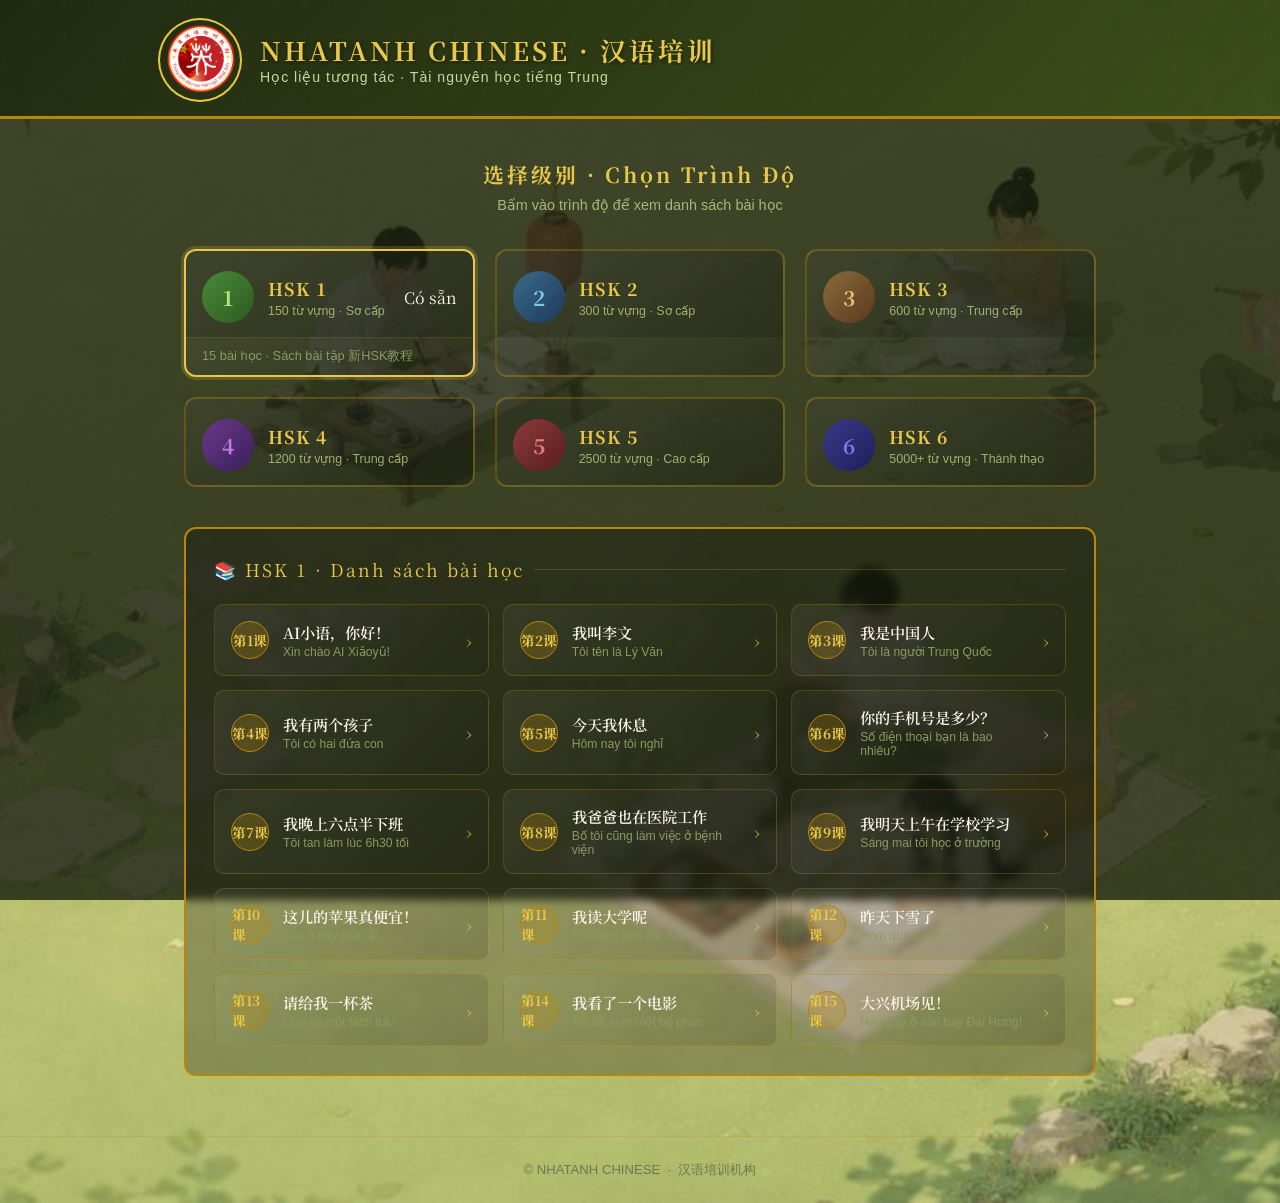
==== commit 4c86f2ef: "Add files via upload" ====
--- a/index.html
+++ b/index.html
@@ -1,165 +1,552 @@
 <!DOCTYPE html>
 <html lang="vi">
 <head>
-  <meta charset="UTF-8" />
-  <meta name="viewport" content="width=device-width, initial-scale=1.0" />
-  <title>NHATANH CHINESE – Luyện Tiếng Trung HSK 1-4</title>
-  <link rel="stylesheet" href="style.css?v=5" />
+<meta charset="UTF-8">
+<meta name="viewport" content="width=device-width, initial-scale=1.0, viewport-fit=cover">
+<title>Trung tâm Hán ngữ Nhật Anh · HSK 1–6</title>
+<link rel="preconnect" href="https://fonts.googleapis.com">
+<link rel="preconnect" href="https://fonts.gstatic.com" crossorigin>
+<link href="https://fonts.googleapis.com/css2?family=Noto+Serif+SC:wght@400;600;700&display=swap" rel="stylesheet">
+<style>
+  :root {
+    --olive:      #4a5a2a;
+    --olive-dark: #363f1e;
+    --olive-mid:  #6B7A3F;
+    --gold:       #B8860B;
+    --gold-pale:  #e8c84a;
+    --red:        #8B2027;
+    --cream:      #FAF6EC;
+    --ink:        #2a2010;
+  }
+
+  *, *::before, *::after { box-sizing: border-box; margin: 0; padding: 0; }
+
+  html {
+    font-size: 16px;
+    -webkit-text-size-adjust: 100%;
+    scroll-behavior: smooth;
+  }
+
+  body {
+    font-family: "Noto Serif SC", "STSong", "SimSun", serif;
+    background-color: var(--olive-dark);
+    background-image: url("[data-uri]");
+    background-size: cover;
+    background-position: center top;
+    background-attachment: scroll;
+    color: var(--cream);
+    min-height: 100vh;
+    overflow-x: hidden;
+  }
+
+  /* iOS fix: fixed bg causes flicker */
+  @supports (-webkit-touch-callout: none) {
+    body { background-attachment: scroll; }
+  }
+
+  body::before {
+    content: '';
+    position: fixed;
+    inset: 0;
+    background: rgba(20, 28, 10, 0.78);
+    z-index: 0;
+    pointer-events: none;
+  }
+
+  /* ── LAYOUT LAYERS ── */
+  .site-header, .main, .site-footer { position: relative; z-index: 1; }
+
+  /* ── HEADER ── */
+  .site-header {
+    background: linear-gradient(135deg, rgba(30,40,15,0.92) 0%, rgba(60,80,25,0.88) 100%);
+    border-bottom: 3px solid var(--gold);
+    padding: clamp(12px, 3vw, 20px) clamp(14px, 4vw, 32px) clamp(10px, 2.5vw, 16px);
+    backdrop-filter: blur(6px);
+    -webkit-backdrop-filter: blur(6px);
+  }
+  .site-header::before {
+    content: '';
+    position: absolute; inset: 0;
+    background: url("data:image/svg+xml,%3Csvg width='60' height='60' viewBox='0 0 60 60' xmlns='http://www.w3.org/2000/svg'%3E%3Cg fill='none'%3E%3Cg fill='%23b8860b' fill-opacity='0.06'%3E%3Cpath d='M36 34v-4h-2v4h-4v2h4v4h2v-4h4v-2h-4zm0-30V0h-2v4h-4v2h4v4h2V6h4V4h-4zM6 34v-4H4v4H0v2h4v4h2v-4h4v-2H6zM6 4V0H4v4H0v2h4v4h2V6h4V4H6z'/%3E%3C/g%3E%3C/g%3E%3C/svg%3E");
+    opacity: 0.4; pointer-events: none;
+  }
+  .header-inner {
+    max-width: 960px; margin: 0 auto;
+    display: flex; align-items: center;
+    gap: clamp(10px, 2.5vw, 20px);
+    position: relative;
+  }
+  .header-logo {
+    width: clamp(52px, 10vw, 80px);
+    height: clamp(52px, 10vw, 80px);
+    border-radius: 50%; overflow: hidden; flex-shrink: 0;
+    box-shadow: 0 0 0 2px var(--gold-pale);
+  }
+  .header-logo img { width: 100%; height: 100%; object-fit: cover; }
+  .header-text { flex: 1; min-width: 0; }
+  .header-title {
+    font-size: clamp(1rem, 3.5vw, 1.6rem);
+    font-weight: 700; color: var(--gold-pale);
+    text-shadow: 1px 2px 4px rgba(0,0,0,0.5);
+    letter-spacing: clamp(1px, 0.3vw, 3px);
+    line-height: 1.2;
+    white-space: nowrap; overflow: hidden; text-overflow: ellipsis;
+  }
+  .header-sub {
+    font-size: clamp(0.7rem, 2vw, 0.88rem);
+    color: #c8d8a0; margin-top: 4px;
+    letter-spacing: 1px; font-family: sans-serif;
+  }
+
+  /* ── MAIN ── */
+  .main {
+    max-width: 960px; margin: 0 auto;
+    padding: clamp(20px, 4vw, 40px) clamp(14px, 4vw, 24px) 60px;
+  }
+
+  .page-intro { text-align: center; margin-bottom: clamp(20px, 4vw, 36px); }
+  .page-intro h2 {
+    font-size: clamp(1rem, 3vw, 1.3rem);
+    color: var(--gold-pale); letter-spacing: 3px; margin-bottom: 8px;
+  }
+  .page-intro p {
+    font-size: clamp(0.78rem, 2.2vw, 0.9rem);
+    color: #a8b880; font-family: sans-serif;
+  }
+
+  /* ── HSK GRID ── */
+  .hsk-grid {
+    display: grid;
+    grid-template-columns: repeat(3, 1fr);
+    gap: clamp(10px, 2.5vw, 20px);
+    margin-bottom: clamp(20px, 4vw, 40px);
+  }
+
+  .hsk-card {
+    background: linear-gradient(145deg, rgba(255,255,255,0.07), rgba(0,0,0,0.2));
+    border: 2px solid rgba(184,134,11,0.35);
+    border-radius: 12px;
+    overflow: hidden;
+    cursor: pointer;
+    transition: transform 0.2s, box-shadow 0.2s, border-color 0.2s;
+    -webkit-tap-highlight-color: transparent;
+  }
+  .hsk-card:hover, .hsk-card:focus-visible {
+    transform: translateY(-3px);
+    box-shadow: 0 8px 24px rgba(0,0,0,0.4);
+    border-color: var(--gold-pale);
+    outline: none;
+  }
+  .hsk-card:active { transform: scale(0.97); }
+  .hsk-card.active { border-color: var(--gold-pale); box-shadow: 0 0 0 3px rgba(232,200,74,0.2); }
+
+  .card-header {
+    padding: clamp(12px, 2.5vw, 20px) clamp(10px, 2vw, 16px) clamp(10px, 2vw, 14px);
+    display: flex; align-items: center;
+    gap: clamp(8px, 1.5vw, 14px);
+    background: rgba(0,0,0,0.15);
+  }
+  .card-level {
+    width: clamp(38px, 7vw, 52px);
+    height: clamp(38px, 7vw, 52px);
+    border-radius: 50%;
+    display: flex; align-items: center; justify-content: center;
+    font-size: clamp(1rem, 2.5vw, 1.3rem);
+    font-weight: 700; flex-shrink: 0;
+  }
+  .hsk1 .card-level { background: linear-gradient(135deg,#4a8a3a,#2d5a20); color:#aee87a; }
+  .hsk2 .card-level { background: linear-gradient(135deg,#3a6a8a,#1e3a5a); color:#7acce8; }
+  .hsk3 .card-level { background: linear-gradient(135deg,#8a6a3a,#5a3a1e); color:#e8c07a; }
+  .hsk4 .card-level { background: linear-gradient(135deg,#6a3a8a,#3a1e5a); color:#c07ae8; }
+  .hsk5 .card-level { background: linear-gradient(135deg,#8a3a3a,#5a1e1e); color:#e87a7a; }
+  .hsk6 .card-level { background: linear-gradient(135deg,#3a3a8a,#1e1e5a); color:#7a7ae8; }
+
+  .card-info { flex: 1; min-width: 0; }
+  .card-name {
+    font-size: clamp(0.9rem, 2.5vw, 1.1rem);
+    font-weight: 700; color: var(--gold-pale); letter-spacing: 1px;
+  }
+  .card-desc {
+    font-size: clamp(0.65rem, 1.8vw, 0.78rem);
+    color: #a0b070; font-family: sans-serif; margin-top: 2px;
+  }
+  .card-footer {
+    padding: clamp(8px,1.5vw,10px) clamp(10px,2vw,16px);
+    font-size: clamp(0.65rem, 1.8vw, 0.8rem);
+    color: #8a9a60; font-family: sans-serif;
+    border-top: 1px solid rgba(184,134,11,0.15);
+  }
+
+  /* ── LESSON PANEL ── */
+  .lesson-panel {
+    display: none;
+    background: rgba(0,0,0,0.25);
+    border: 2px solid var(--gold);
+    border-radius: 12px;
+    padding: clamp(16px, 3.5vw, 28px);
+    backdrop-filter: blur(4px);
+    -webkit-backdrop-filter: blur(4px);
+  }
+  .lesson-panel.open { display: block; }
+
+  .lesson-panel-title {
+    font-size: clamp(0.9rem, 2.5vw, 1.1rem);
+    color: var(--gold-pale); letter-spacing: 2px;
+    margin-bottom: clamp(14px, 3vw, 22px);
+    display: flex; align-items: center; gap: 10px;
+  }
+  .lesson-panel-title::after {
+    content:''; flex:1; height:1px; background:rgba(184,134,11,0.3);
+  }
+
+  .lesson-grid {
+    display: grid;
+    grid-template-columns: repeat(auto-fill, minmax(min(260px, 100%), 1fr));
+    gap: clamp(8px, 2vw, 14px);
+  }
+
+  .lesson-btn {
+    display: flex; align-items: center;
+    gap: clamp(8px, 2vw, 14px);
+    padding: clamp(12px, 2.5vw, 16px) clamp(12px, 2vw, 16px);
+    min-height: 56px; /* touch target */
+    background: linear-gradient(135deg, rgba(255,255,255,0.05), rgba(0,0,0,0.12));
+    border: 1px solid rgba(184,134,11,0.3);
+    border-radius: 10px;
+    color: var(--cream);
+    text-decoration: none;
+    font-family: inherit;
+    cursor: pointer;
+    transition: all 0.18s;
+    -webkit-tap-highlight-color: transparent;
+  }
+  .lesson-btn:hover { background: rgba(184,134,11,0.15); border-color: var(--gold-pale); transform: translateX(3px); }
+  .lesson-btn:active { transform: scale(0.97); }
+
+  .lesson-num {
+    width: clamp(32px,6vw,38px); height: clamp(32px,6vw,38px);
+    background: rgba(184,134,11,0.25);
+    border: 1px solid var(--gold); border-radius: 50%;
+    display: flex; align-items: center; justify-content: center;
+    font-size: clamp(0.7rem, 1.8vw, 0.85rem);
+    font-weight: 700; color: var(--gold-pale); flex-shrink: 0;
+  }
+  .lesson-info { flex: 1; min-width: 0; }
+  .lesson-zh { font-size: clamp(0.82rem, 2.2vw, 0.95rem); font-weight: 600; }
+  .lesson-vi { font-size: clamp(0.66rem, 1.7vw, 0.76rem); color: #8a9a60; font-family: sans-serif; margin-top: 2px; }
+  .lesson-arrow { color: var(--gold-pale); font-size: 1.1rem; opacity: 0.7; flex-shrink: 0; }
+
+  /* ── FOOTER ── */
+  .site-footer {
+    text-align: center;
+    padding: clamp(16px, 3vw, 24px) 16px;
+    font-size: clamp(0.72rem, 2vw, 0.82rem);
+    color: #6a7a50; font-family: sans-serif;
+    border-top: 1px solid rgba(184,134,11,0.2);
+    position: relative; z-index: 1;
+  }
+
+  /* ── RESPONSIVE BREAKPOINTS ── */
+  /* Tablet */
+  @media (max-width: 768px) {
+    .hsk-grid { grid-template-columns: repeat(2, 1fr); }
+    .card-desc { display: none; }
+  }
+
+  /* Mobile */
+  @media (max-width: 480px) {
+    .hsk-grid { grid-template-columns: repeat(2, 1fr); gap: 8px; }
+    .card-footer { display: none; }
+    .header-sub { display: none; }
+  }
+
+  /* Very small */
+  @media (max-width: 340px) {
+    .hsk-grid { grid-template-columns: 1fr; }
+  }
+</style>
 </head>
 <body>
 
-  <!-- Scroll progress bar -->
-  <div class="scroll-progress"><span></span></div>
-
-  <!-- ===== TOPBAR ===== -->
-  <div class="topbar">
-    <div class="topbar-inner">
-      <div class="topbar-left">
-        <a class="topbar-item" href="tel:0817716296">
-          <svg class="topbar-icon" viewBox="0 0 24 24" stroke-width="2" stroke-linecap="round" stroke-linejoin="round" aria-hidden="true"><path d="M22 16.92v3a2 2 0 01-2.18 2 19.79 19.79 0 01-8.63-3.07A19.5 19.5 0 013.07 9.81a19.79 19.79 0 01-3.07-8.67A2 2 0 012 .84h3a2 2 0 012 1.72c.127.96.361 1.903.7 2.81a2 2 0 01-.45 2.11L6.09 8.91a16 16 0 006 6l1.27-1.27a2 2 0 012.11-.45c.907.339 1.85.573 2.81.7A2 2 0 0122 16.92z"/></svg>
-          0817 716 296
-        </a>
-        <a class="topbar-item" href="https://tiengtrungnhatanh.github.io" target="_blank">
-          <svg class="topbar-icon" viewBox="0 0 24 24" stroke-width="2" stroke-linecap="round" stroke-linejoin="round" aria-hidden="true"><circle cx="12" cy="12" r="10"/><line x1="2" y1="12" x2="22" y2="12"/><path d="M12 2a15.3 15.3 0 014 10 15.3 15.3 0 01-4 10 15.3 15.3 0 01-4-10 15.3 15.3 0 014-10z"/></svg>
-          tiengtrungnhatanh.github.io
-        </a>
+<header class="site-header">
+  <div class="header-inner">
+    <div class="header-logo">
+      <img src="[data-uri]" alt="Logo Nhật Anh">
+    </div>
+    <div class="header-text">
+      <div class="header-title">NHATANH CHINESE · 汉语培训</div>
+      <div class="header-sub">Học liệu tương tác · Tài nguyên học tiếng Trung</div>
+    </div>
+  </div>
+</header>
+
+<main class="main">
+  <div class="page-intro">
+    <h2>选择级别 · Chọn Trình Độ</h2>
+    <p>Bấm vào trình độ để xem danh sách bài học</p>
+  </div>
+<div class="hsk-grid">
+    <!-- HSK 1 -->
+    <div class="hsk-card hsk1 active" onclick="toggleLevel(1)">
+      <div class="card-header">
+        <div class="card-level">1</div>
+        <div class="card-info">
+          <div class="card-name">HSK 1</div>
+          <div class="card-desc">150 từ vựng · Sơ cấp</div>
+        </div>
+        <span class="card-badge badge-active">Có sẵn</span>
       </div>
-      <div class="topbar-right">
-        <a class="topbar-social" href="https://www.facebook.com/tiengtrungnhatanh" target="_blank" rel="noopener" aria-label="Facebook">f</a>
-        <a class="topbar-social" href="https://zalo.me/0393716744" target="_blank" rel="noopener" aria-label="Zalo">Z</a>
-        <a class="topbar-social" href="https://www.youtube.com/@anhnhatnguyen16274" target="_blank" rel="noopener" aria-label="YouTube">▶</a>
+      <div class="card-footer">15 bài học · Sách bài tập 新HSK教程</div>
+    </div>
+
+    <!-- HSK 2 -->
+    <div class="hsk-card hsk2" onclick="toggleLevel(2)">
+      <div class="card-header">
+        <div class="card-level">2</div>
+        <div class="card-info">
+          <div class="card-name">HSK 2</div>
+          <div class="card-desc">300 từ vựng · Sơ cấp</div>
+        </div>
       </div>
-    </div>
-  </div>
-
-  <!-- ===== HEADER / NAVBAR ===== -->
-  <header class="site-header" id="site-header">
-    <div class="header-inner">
-      <div class="logo-seal">
-        <span class="hanzi-logo">漢</span>
-        <div class="header-text">
-          <span class="site-title">NHATANH CHINESE</span>
-          <span class="site-subtitle">汉语不太难</span>
+      
+    </div>
+
+    <!-- HSK 3 -->
+    <div class="hsk-card hsk3" onclick="toggleLevel(3)">
+      <div class="card-header">
+        <div class="card-level">3</div>
+        <div class="card-info">
+          <div class="card-name">HSK 3</div>
+          <div class="card-desc">600 từ vựng · Trung cấp</div>
         </div>
       </div>
-
-      <ul class="nav-links">
-        <li><a href="https://tiengtrungnhatanh.github.io" target="_blank">Trang chủ</a></li>
-        <li><a href="#" onclick="showScreen('screen-home');return false;">Chọn trình độ</a></li>
-      </ul>
-
-      <a class="nav-cta" href="https://zalo.me/0393716744" target="_blank">Liên hệ</a>
-    </div>
-    <div class="corner-ornament top-left"></div>
-    <div class="corner-ornament top-right"></div>
-  </header>
-
-  <!-- ===== MAIN CONTENT (SPA: 3 màn hình) ===== -->
-  <main class="site-main">
-
-    <!-- MÀN HÌNH 1: Trang chủ – chọn trình độ -->
-    <section id="screen-home" class="screen active">
-      <div class="section-title-wrap">
-        <span class="section-badge">Bài Tập</span>
-        <h2 class="section-title">Chọn Trình Độ</h2>
-        <p class="section-desc">Bấm vào cấp độ HSK để xem danh sách bài tập</p>
+      
+    </div>
+
+    <!-- HSK 4 -->
+    <div class="hsk-card hsk4" onclick="toggleLevel(4)">
+      <div class="card-header">
+        <div class="card-level">4</div>
+        <div class="card-info">
+          <div class="card-name">HSK 4</div>
+          <div class="card-desc">1200 từ vựng · Trung cấp</div>
+        </div>
       </div>
-
-      <div class="level-grid">
-        <div class="level-card" data-level="1">
-          <div class="level-icon"><span class="level-hanzi">初</span></div>
-          <div class="level-info">
-            <span class="level-label">HSK 1</span>
-            <span class="level-sublabel">Sơ Cấp</span>
-          </div>
-          <div class="level-count">15 bài</div>
-          <div class="card-arrow">›</div>
-        </div>
-
-        <div class="level-card" data-level="2">
-          <div class="level-icon"><span class="level-hanzi">初</span></div>
-          <div class="level-info">
-            <span class="level-label">HSK 2</span>
-            <span class="level-sublabel">Sơ-Trung Cấp</span>
-          </div>
-          <div class="level-count">15 bài</div>
-          <div class="card-arrow">›</div>
-        </div>
-
-        <div class="level-card" data-level="3">
-          <div class="level-icon"><span class="level-hanzi">中</span></div>
-          <div class="level-info">
-            <span class="level-label">HSK 3</span>
-            <span class="level-sublabel">Trung Cấp</span>
-          </div>
-          <div class="level-count">15 bài</div>
-          <div class="card-arrow">›</div>
-        </div>
-
-        <div class="level-card" data-level="4">
-          <div class="level-icon"><span class="level-hanzi">高</span></div>
-          <div class="level-info">
-            <span class="level-label">HSK 4</span>
-            <span class="level-sublabel">Trung-Cao Cấp</span>
-          </div>
-          <div class="level-count">15 bài</div>
-          <div class="card-arrow">›</div>
+      
+    </div>
+
+    <!-- HSK 5 -->
+    <div class="hsk-card hsk5" onclick="toggleLevel(5)">
+      <div class="card-header">
+        <div class="card-level">5</div>
+        <div class="card-info">
+          <div class="card-name">HSK 5</div>
+          <div class="card-desc">2500 từ vựng · Cao cấp</div>
         </div>
       </div>
-
-      <div class="home-ornament">
-        <span>❧</span>
-        <span>学而时习之</span>
-        <span>❧</span>
+      
+    </div>
+
+    <!-- HSK 6 -->
+    <div class="hsk-card hsk6" onclick="toggleLevel(6)">
+      <div class="card-header">
+        <div class="card-level">6</div>
+        <div class="card-info">
+          <div class="card-name">HSK 6</div>
+          <div class="card-desc">5000+ từ vựng · Thành thạo</div>
+        </div>
       </div>
-    </section>
-
-    <!-- MÀN HÌNH 2: Danh sách bài -->
-    <section id="screen-list" class="screen">
-      <div class="screen-header">
-        <button class="btn-back" id="btn-back-home">← Quay lại danh sách trình độ</button>
-        <h2 class="screen-title" id="list-title">HSK 1</h2>
-      </div>
-      <div class="lesson-grid" id="lesson-grid"></div>
-    </section>
-
-    <!-- MÀN HÌNH 3: Nội dung bài tập -->
-    <section id="screen-lesson" class="screen">
-      <div class="screen-header">
-        <button class="btn-back" id="btn-back-list">← Quay lại danh sách bài</button>
-        <h2 class="screen-title" id="lesson-title">HSK 1 – Bài 1</h2>
-      </div>
-      <div class="lesson-body" id="lesson-body"></div>
-    </section>
-
-  </main>
-
-  <!-- ===== FOOTER ===== -->
-  <footer class="site-footer">
-    <div class="footer-ornament">
-      <span>◈</span>
-      <span>Chúc bạn học tốt tiếng Trung – NHATANH CHINESE</span>
-      <span>◈</span>
-    </div>
-  </footer>
-
-  <script src="script.js?v=8"></script>
-  <script>
-    // Scroll progress bar
-    window.addEventListener('scroll', () => {
-      const el = document.querySelector('.scroll-progress span');
-      if (!el) return;
-      const h = document.documentElement;
-      const pct = (h.scrollTop / (h.scrollHeight - h.clientHeight)) * 100;
-      el.style.setProperty('--scroll-progress', pct + '%');
-      el.style.width = pct + '%';
-    }, { passive: true });
-
-    // Sticky header shadow
-    const hdr = document.getElementById('site-header');
-    window.addEventListener('scroll', () => {
-      hdr.classList.toggle('scrolled', window.scrollY > 10);
-    }, { passive: true });
-  </script>
+      
+    </div>
+  </div>
+
+  <!-- HSK 1 Lesson Panel -->
+  <div class="lesson-panel open" id="panel-1">
+    <div class="lesson-panel-title">📚 HSK 1 · Danh sách bài học</div>
+    <div class="lesson-grid">
+      <a class="lesson-btn" href="baitap-hsk1.html#lesson=1">
+        <div class="lesson-num">第1课</div>
+        <div class="lesson-info">
+          <div class="lesson-zh">AI小语，你好！</div>
+          <div class="lesson-vi">Xin chào AI Xiǎoyǔ!</div>
+        </div>
+        <span class="lesson-arrow">›</span>
+      </a>
+      <a class="lesson-btn" href="baitap-hsk1.html#lesson=2">
+        <div class="lesson-num">第2课</div>
+        <div class="lesson-info">
+          <div class="lesson-zh">我叫李文</div>
+          <div class="lesson-vi">Tôi tên là Lý Văn</div>
+        </div>
+        <span class="lesson-arrow">›</span>
+      </a>
+      <a class="lesson-btn" href="baitap-hsk1.html#lesson=3">
+        <div class="lesson-num">第3课</div>
+        <div class="lesson-info">
+          <div class="lesson-zh">我是中国人</div>
+          <div class="lesson-vi">Tôi là người Trung Quốc</div>
+        </div>
+        <span class="lesson-arrow">›</span>
+      </a>
+      <a class="lesson-btn" href="baitap-hsk1.html#lesson=4">
+        <div class="lesson-num">第4课</div>
+        <div class="lesson-info">
+          <div class="lesson-zh">我有两个孩子</div>
+          <div class="lesson-vi">Tôi có hai đứa con</div>
+        </div>
+        <span class="lesson-arrow">›</span>
+      </a>
+      <a class="lesson-btn" href="baitap-hsk1.html#lesson=5">
+        <div class="lesson-num">第5课</div>
+        <div class="lesson-info">
+          <div class="lesson-zh">今天我休息</div>
+          <div class="lesson-vi">Hôm nay tôi nghỉ</div>
+        </div>
+        <span class="lesson-arrow">›</span>
+      </a>
+      <a class="lesson-btn" href="baitap-hsk1.html#lesson=6">
+        <div class="lesson-num">第6课</div>
+        <div class="lesson-info">
+          <div class="lesson-zh">你的手机号是多少？</div>
+          <div class="lesson-vi">Số điện thoại bạn là bao nhiêu?</div>
+        </div>
+        <span class="lesson-arrow">›</span>
+      </a>
+      <a class="lesson-btn" href="baitap-hsk1.html#lesson=7">
+        <div class="lesson-num">第7课</div>
+        <div class="lesson-info">
+          <div class="lesson-zh">我晚上六点半下班</div>
+          <div class="lesson-vi">Tôi tan làm lúc 6h30 tối</div>
+        </div>
+        <span class="lesson-arrow">›</span>
+      </a>
+      <a class="lesson-btn" href="baitap-hsk1.html#lesson=8">
+        <div class="lesson-num">第8课</div>
+        <div class="lesson-info">
+          <div class="lesson-zh">我爸爸也在医院工作</div>
+          <div class="lesson-vi">Bố tôi cũng làm việc ở bệnh viện</div>
+        </div>
+        <span class="lesson-arrow">›</span>
+      </a>
+      <a class="lesson-btn" href="baitap-hsk1.html#lesson=9">
+        <div class="lesson-num">第9课</div>
+        <div class="lesson-info">
+          <div class="lesson-zh">我明天上午在学校学习</div>
+          <div class="lesson-vi">Sáng mai tôi học ở trường</div>
+        </div>
+        <span class="lesson-arrow">›</span>
+      </a>
+      <a class="lesson-btn" href="baitap-hsk1.html#lesson=10">
+        <div class="lesson-num">第10课</div>
+        <div class="lesson-info">
+          <div class="lesson-zh">这儿的苹果真便宜！</div>
+          <div class="lesson-vi">Táo ở đây thật rẻ!</div>
+        </div>
+        <span class="lesson-arrow">›</span>
+      </a>
+      <a class="lesson-btn" href="baitap-hsk1.html#lesson=11">
+        <div class="lesson-num">第11课</div>
+        <div class="lesson-info">
+          <div class="lesson-zh">我读大学呢</div>
+          <div class="lesson-vi">Tôi đang học đại học</div>
+        </div>
+        <span class="lesson-arrow">›</span>
+      </a>
+      <a class="lesson-btn" href="baitap-hsk1.html#lesson=12">
+        <div class="lesson-num">第12课</div>
+        <div class="lesson-info">
+          <div class="lesson-zh">昨天下雪了</div>
+          <div class="lesson-vi">Hôm qua tuyết rơi</div>
+        </div>
+        <span class="lesson-arrow">›</span>
+      </a>
+      <a class="lesson-btn" href="baitap-hsk1.html#lesson=13">
+        <div class="lesson-num">第13课</div>
+        <div class="lesson-info">
+          <div class="lesson-zh">请给我一杯茶</div>
+          <div class="lesson-vi">Cho tôi một tách trà</div>
+        </div>
+        <span class="lesson-arrow">›</span>
+      </a>
+      <a class="lesson-btn" href="baitap-hsk1.html#lesson=14">
+        <div class="lesson-num">第14课</div>
+        <div class="lesson-info">
+          <div class="lesson-zh">我看了一个电影</div>
+          <div class="lesson-vi">Tôi đã xem một bộ phim</div>
+        </div>
+        <span class="lesson-arrow">›</span>
+      </a>
+      <a class="lesson-btn" href="baitap-hsk1.html#lesson=15">
+        <div class="lesson-num">第15课</div>
+        <div class="lesson-info">
+          <div class="lesson-zh">大兴机场见！</div>
+          <div class="lesson-vi">Hẹn gặp ở sân bay Đại Hưng!</div>
+        </div>
+        <span class="lesson-arrow">›</span>
+      </a>
+    </div>
+  </div>
+
+  <div class="lesson-panel" id="panel-2">
+    <div class="lesson-panel-title">📚 HSK 2 · Đang chuẩn bị</div>
+    <div style="text-align:center; padding:40px 20px; color:#8a9a60; font-family:sans-serif;">
+      <div style="font-size:3rem; margin-bottom:16px;">🏮</div>
+      <div style="font-size:1.1rem; color:var(--gold-pale); margin-bottom:8px;">敬请期待 · Sắp ra mắt</div>
+      <div style="font-size:0.9rem;">Tài liệu HSK 2 đang được biên soạn. Vui lòng quay lại sau!</div>
+    </div>
+  </div>
+  <div class="lesson-panel" id="panel-3">
+    <div class="lesson-panel-title">📚 HSK 3 · Đang chuẩn bị</div>
+    <div style="text-align:center; padding:40px 20px; color:#8a9a60; font-family:sans-serif;">
+      <div style="font-size:3rem; margin-bottom:16px;">🏮</div>
+      <div style="font-size:1.1rem; color:var(--gold-pale); margin-bottom:8px;">敬请期待 · Sắp ra mắt</div>
+      <div style="font-size:0.9rem;">Tài liệu HSK 3 đang được biên soạn. Vui lòng quay lại sau!</div>
+    </div>
+  </div>
+  <div class="lesson-panel" id="panel-4">
+    <div class="lesson-panel-title">📚 HSK 4 · Đang chuẩn bị</div>
+    <div style="text-align:center; padding:40px 20px; color:#8a9a60; font-family:sans-serif;">
+      <div style="font-size:3rem; margin-bottom:16px;">🏮</div>
+      <div style="font-size:1.1rem; color:var(--gold-pale); margin-bottom:8px;">敬请期待 · Sắp ra mắt</div>
+      <div style="font-size:0.9rem;">Tài liệu HSK 4 đang được biên soạn. Vui lòng quay lại sau!</div>
+    </div>
+  </div>
+  <div class="lesson-panel" id="panel-5">
+    <div class="lesson-panel-title">📚 HSK 5 · Đang chuẩn bị</div>
+    <div style="text-align:center; padding:40px 20px; color:#8a9a60; font-family:sans-serif;">
+      <div style="font-size:3rem; margin-bottom:16px;">🏮</div>
+      <div style="font-size:1.1rem; color:var(--gold-pale); margin-bottom:8px;">敬请期待 · Sắp ra mắt</div>
+      <div style="font-size:0.9rem;">Tài liệu HSK 5 đang được biên soạn. Vui lòng quay lại sau!</div>
+    </div>
+  </div>
+  <div class="lesson-panel" id="panel-6">
+    <div class="lesson-panel-title">📚 HSK 6 · Đang chuẩn bị</div>
+    <div style="text-align:center; padding:40px 20px; color:#8a9a60; font-family:sans-serif;">
+      <div style="font-size:3rem; margin-bottom:16px;">🏮</div>
+      <div style="font-size:1.1rem; color:var(--gold-pale); margin-bottom:8px;">敬请期待 · Sắp ra mắt</div>
+      <div style="font-size:0.9rem;">Tài liệu HSK 6 đang được biên soạn. Vui lòng quay lại sau!</div>
+    </div>
+  </div>
+</main>
+
+<footer class="site-footer">
+  © NHATANH CHINESE &nbsp;·&nbsp; 汉语培训机构
+</footer>
+
+<script>
+function toggleLevel(n) {
+  const panel = document.getElementById('panel-' + n);
+  if (!panel) return;
+  const isOpen = panel.classList.contains('open');
+  // close all
+  document.querySelectorAll('.lesson-panel').forEach(p => p.classList.remove('open'));
+  document.querySelectorAll('.hsk-card').forEach(c => c.classList.remove('active'));
+  if (!isOpen) {
+    panel.classList.add('open');
+    // scroll to panel
+    setTimeout(() => panel.scrollIntoView({ behavior: 'smooth', block: 'start' }), 50);
+  }
+}
+</script>
 </body>
-</html>
+</html>
